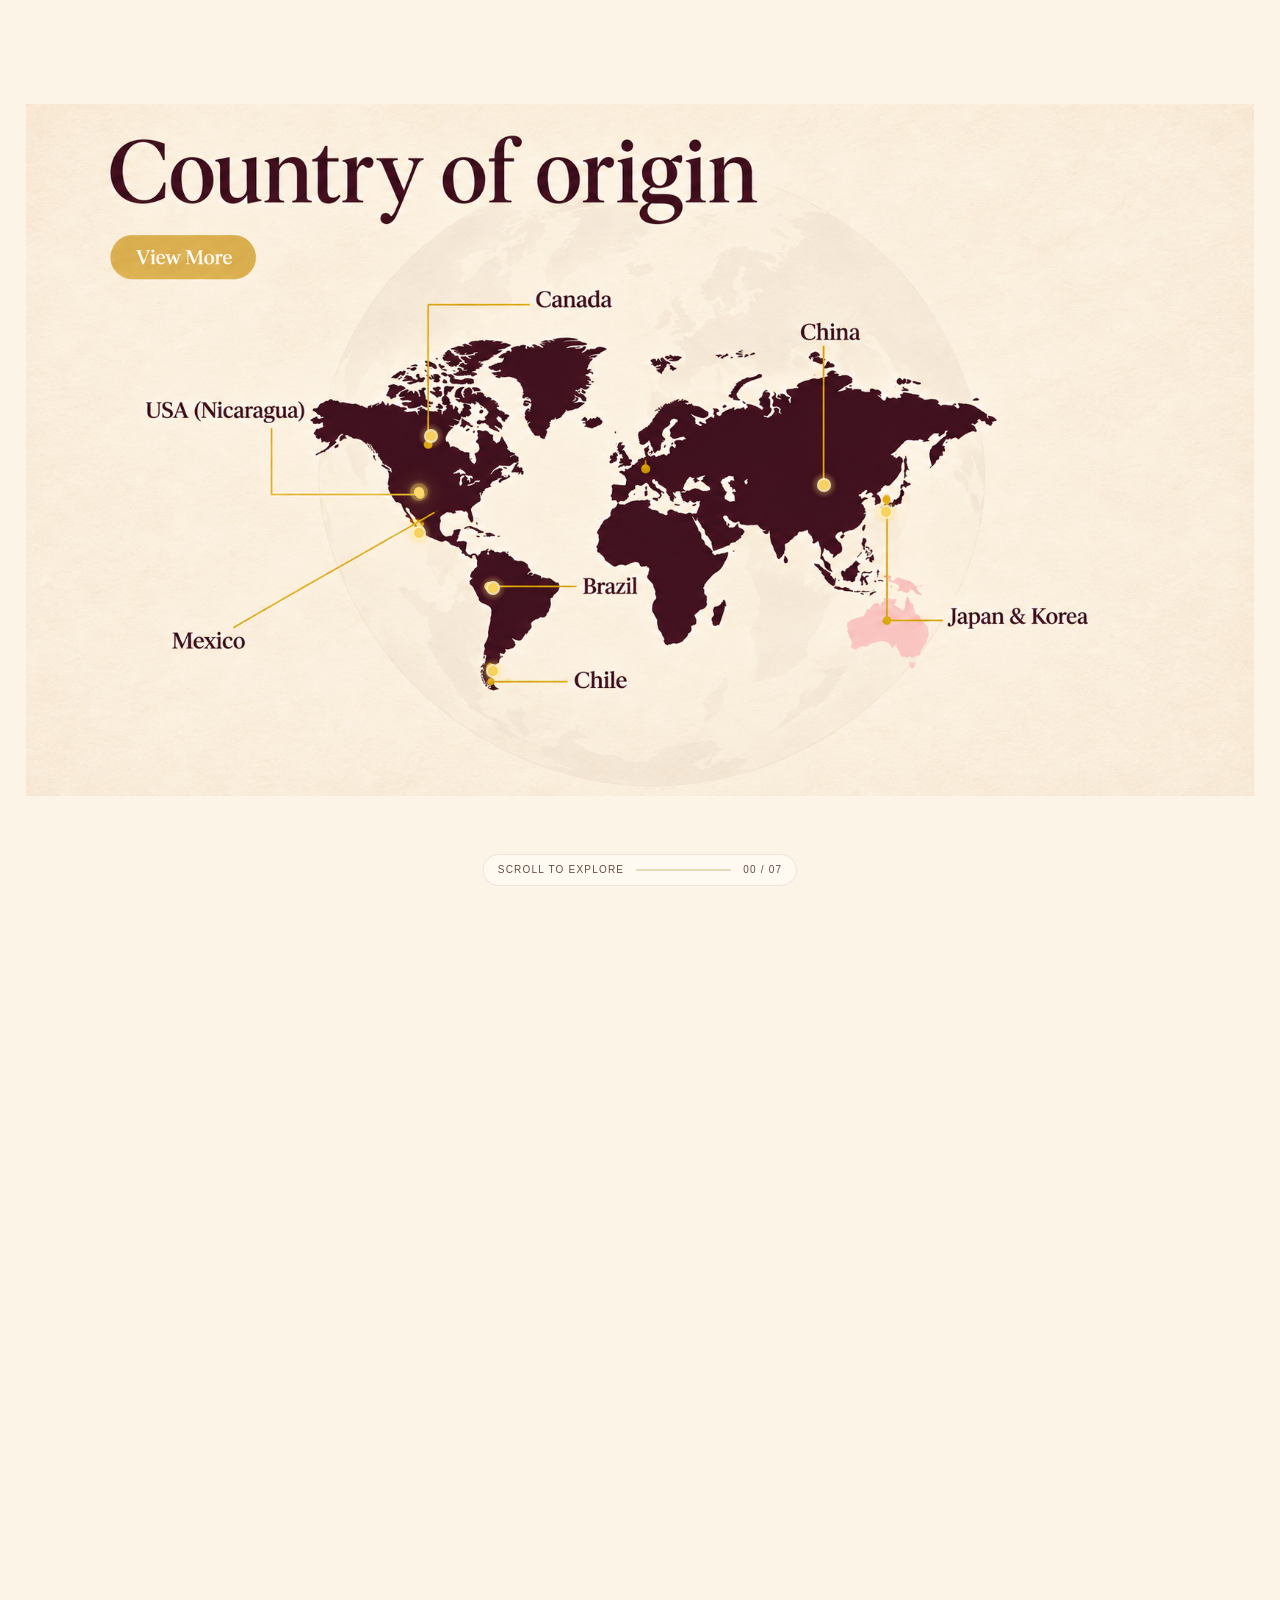
==== dessert-map/index.html @ 887f3439 "Add interactive dessert world map" ====
<!doctype html>
<html lang="ko">
  <head>
    <meta charset="UTF-8" />
    <meta name="viewport" content="width=device-width, initial-scale=1.0" />
    <title>Dessert Lab | Country of Origin</title>
    <link rel="stylesheet" href="css/style.css" />
    <script src="js/script.js" defer></script>
  </head>
  <body>
    <main>
      <section class="origin-scroll" id="origin" aria-label="세계의 대표 디저트 여행">
        <div class="origin-sticky">
          <div class="origin-frame" id="originFrame">
            <!-- 제공된 세계지도 이미지를 그대로 사용합니다. -->
            <img
              class="origin-map"
              src="img/ChatGPT 이미지 2026년 11월 5일 오후 03_46_08-1.png"
              alt="Country of origin 세계지도"
            />

            <!-- 각 나라의 노란색 원형 핑은 JS에서 생성됩니다. -->
            <div class="origin-points" id="originPoints" aria-hidden="true"></div>

            <!-- 지도 밖으로 방사형으로 날아가는 대표 디저트 카드 -->
            <article class="dessert-card" id="dessertCard" aria-hidden="true">
              <img id="dessertPhoto" src="" alt="" />
              <div class="dessert-info">
                <span class="dessert-country" id="dessertCountry"></span>
                <strong class="dessert-name" id="dessertName"></strong>
              </div>
            </article>
          </div>

          <!-- 카드에는 숫자가 없고, 여기에서만 전체 진행도를 표시합니다. -->
          <div class="scroll-indicator" aria-hidden="true">
            <span>SCROLL TO EXPLORE</span>
            <div class="progress-track"><div class="progress-fill" id="progressFill"></div></div>
            <span id="progressText">00 / 07</span>
          </div>
        </div>
      </section>
    </main>
  </body>
</html>
---- dessert-map/css/style.css ----
/* ========== 기본 ========== */
* {
  box-sizing: border-box;
}
html {
  scroll-behavior: auto;
}
body {
  margin: 0;
  background: #fbf4e7;
  color: #351822;
  font-family: Georgia, "Times New Roman", serif;
}

/* ========== 세계지도 고정 스크롤 섹션 ========== */
.origin-scroll {
  height: 800vh; /* 사진 7장: 스크롤 길이를 줄이거나 늘리려면 여기 수정 */
  position: relative;
}
.origin-sticky {
  position: sticky;
  top: 0;
  display: flex;
  justify-content: center;
  align-items: center;
  width: 100%;
  height: 100vh;
  height: 100svh;
  overflow: hidden;
  background: #fbf4e7;
}
.origin-frame {
  position: relative;
  width: min(96vw, calc(88svh * 1.77586), 1440px);
  aspect-ratio: 1648 / 928;
  isolation: isolate;
}
.origin-map {
  display: block;
  width: 100%;
  height: 100%;
  object-fit: contain;
  user-select: none;
  -webkit-user-drag: none;
}
.origin-points {
  position: absolute;
  inset: 0;
  pointer-events: none;
}

/* ========== 국가 위치: 별/다이아몬드 없는 노란 원형 PING ========== */
.map-point {
  position: absolute;
  z-index: 1;
  width: 10px;
  height: 10px;
  transform: translate(-50%, -50%);
  border-radius: 50%;
  background: #f2c84b;
  box-shadow:
    0 0 0 2px rgba(255, 248, 221, 0.85),
    0 0 10px rgba(242, 200, 75, 0.5);
}
.map-point::before,
.map-point::after {
  content: "";
  position: absolute;
  left: 50%;
  top: 50%;
  border-radius: 50%;
  transform: translate(-50%, -50%);
  pointer-events: none;
}
.map-point::before {
  width: 26px;
  height: 26px;
  background: radial-gradient(circle, rgba(255, 225, 120, 0.48), transparent 70%);
  animation: softPulse 2s ease-in-out infinite;
  animation-delay: var(--delay, 0s);
}
.map-point::after {
  width: 10px;
  height: 10px;
  border: 2px solid rgba(242, 200, 75, 0.9);
  opacity: 0;
  animation: pingRing 2s ease-out infinite;
  animation-delay: var(--delay, 0s);
}
.map-point.active {
  z-index: 2;
  background: #ffd667;
  box-shadow:
    0 0 0 4px rgba(242, 200, 75, 0.32),
    0 0 22px rgba(255, 220, 102, 0.95);
}
@keyframes softPulse {
  0%,
  100% {
    opacity: 0.4;
    transform: translate(-50%, -50%) scale(0.8);
  }
  50% {
    opacity: 1;
    transform: translate(-50%, -50%) scale(1.25);
  }
}
@keyframes pingRing {
  0% {
    opacity: 0.9;
    transform: translate(-50%, -50%) scale(0.8);
  }
  70% {
    opacity: 0.18;
    transform: translate(-50%, -50%) scale(2.7);
  }
  100% {
    opacity: 0;
    transform: translate(-50%, -50%) scale(3.2);
  }
}

/* ========== 대표 디저트 카드 ========== */
.dessert-card {
  position: absolute;
  z-index: 5;
  left: 50%;
  top: 50%;
  width: clamp(130px, 6vw, 100px);
  padding: 9px;
  background: rgba(255, 250, 240, 0.97);
  border: 1px solid rgba(181, 140, 72, 0.48);
  border-radius: 16px;
  box-shadow: 0 16px 55px rgba(42, 22, 25, 0.22);
  opacity: 0;
  pointer-events: none;
  will-change: transform, opacity;
  transform: translate(-50%, -50%) scale(0.2);
}
.dessert-card > img {
  display: block;
  width: 100%;
  aspect-ratio: 4 / 3;
  object-fit: cover;
  border-radius: 10px;
  background: #f6ebd9;
}
.dessert-info {
  display: flex;
  flex-direction: column;
  gap: 6px;
  padding: 12px 9px 8px;
}
.dessert-country {
  color: #6f4d34; /* 국가명 가독성 강화 */
  font:
    700 11px/1.4 Arial,
    sans-serif;
  letter-spacing: 0.13em;
  text-transform: uppercase;
}
.dessert-name {
  font-size: clamp(17px, 1.4vw, 23px);
  font-weight: 500;
  line-height: 1.15;
  color: #3a2427;
}

/* ========== 지도 하단 진행 표시 ========== */
.scroll-indicator {
  position: absolute;
  z-index: 10;
  bottom: 14px;
  left: 50%;
  transform: translateX(-50%);
  display: flex;
  align-items: center;
  gap: 12px;
  padding: 10px 14px;
  border: 1px solid rgba(123, 87, 57, 0.12);
  border-radius: 999px;
  background: rgba(255, 251, 243, 0.86);
  color: #664c46;
  font:
    10px/1 Arial,
    sans-serif;
  letter-spacing: 0.12em;
  white-space: nowrap;
}
.progress-track {
  width: 95px;
  height: 2px;
  overflow: hidden;
  background: #e5d9bc;
}
.progress-fill {
  width: 0;
  height: 100%;
  background: #b8944b;
}

@media (max-width: 600px) {
  .origin-frame {
    width: 100vw;
  }
  .dessert-card {
    width: min(62vw, 240px);
    padding: 7px;
  }
  .dessert-info {
    padding: 8px 7px 7px;
  }
  .dessert-name {
    font-size: 17px;
  }
  .scroll-indicator {
    bottom: 22px;
  }
}
@media (prefers-reduced-motion: reduce) {
  .map-point::before,
  .map-point::after {
    animation: none;
  }
}
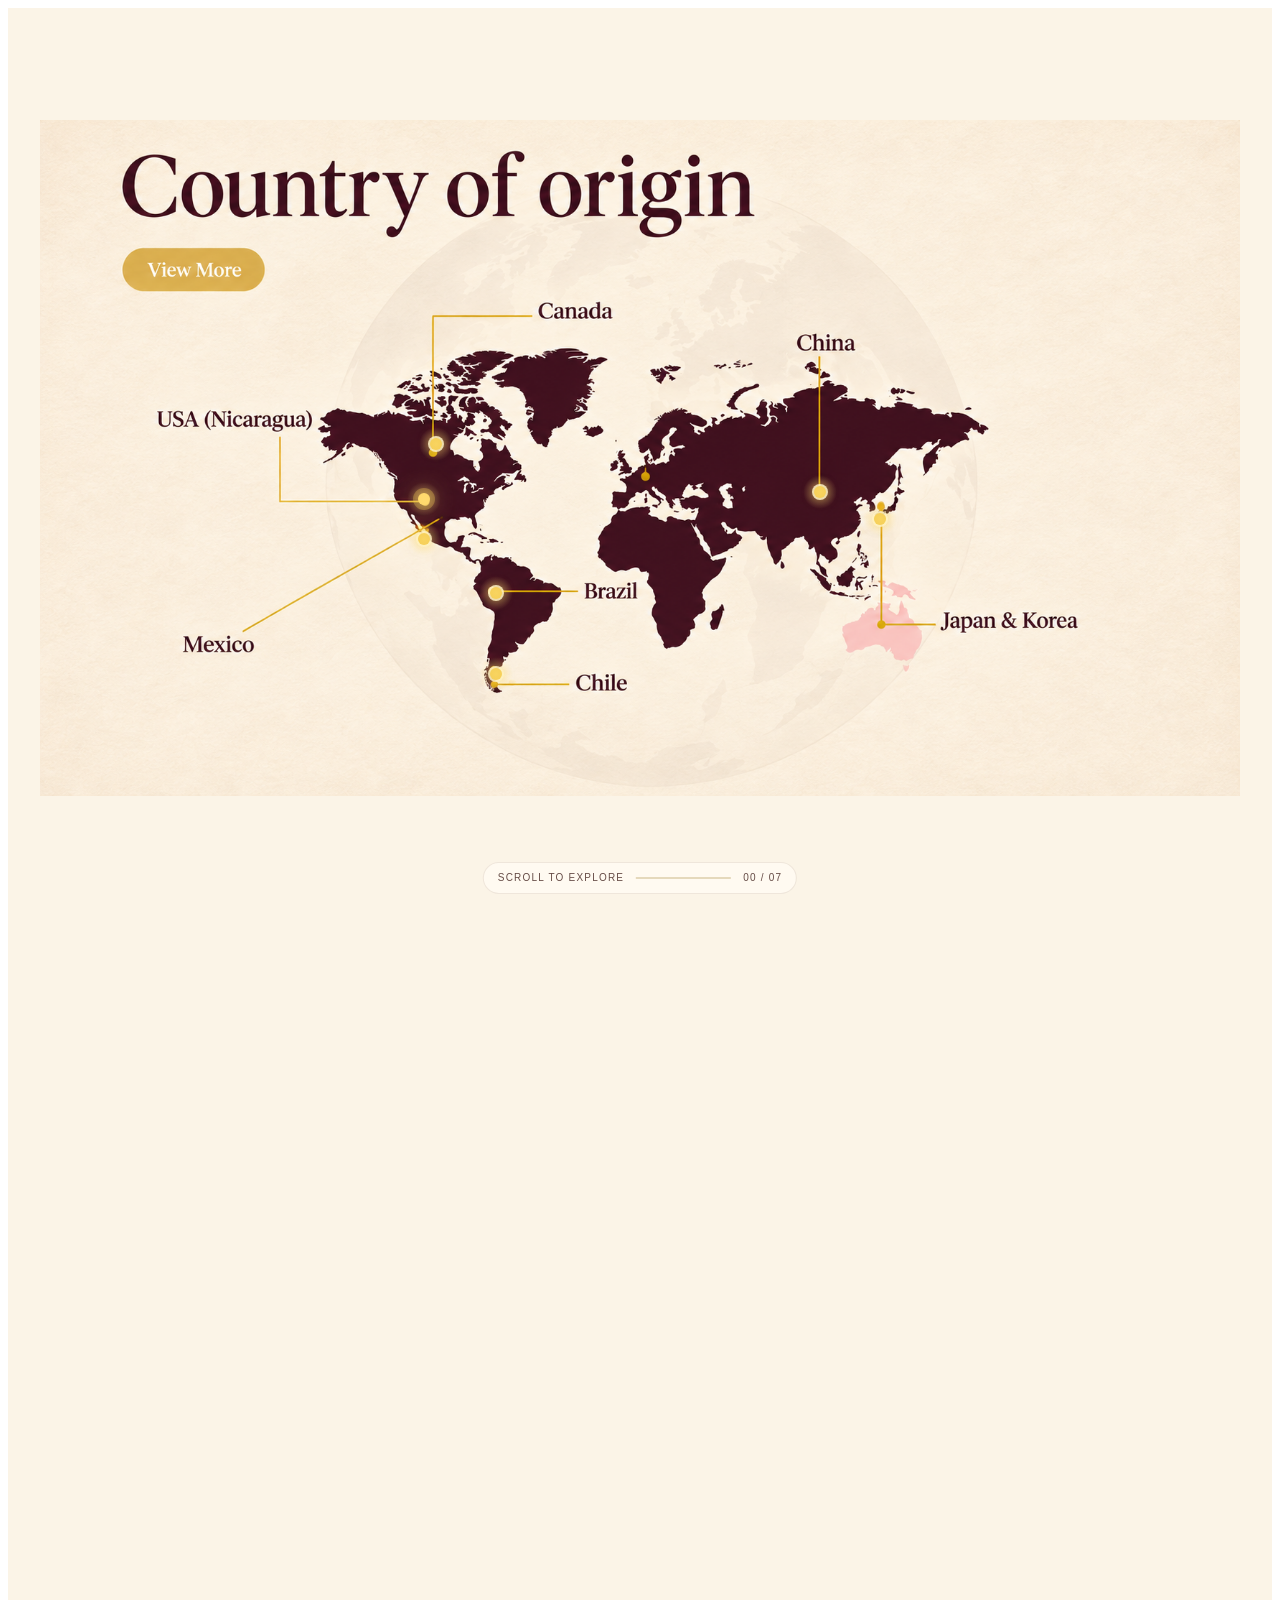
==== commit 46004f66: "디저트랩 #con01 레이아웃 중앙 정렬 수정" ====
--- a/dessert-map/index.html
+++ b/dessert-map/index.html
@@ -1,45 +1,45 @@
-<!doctype html>
-<html lang="ko">
-  <head>
-    <meta charset="UTF-8" />
-    <meta name="viewport" content="width=device-width, initial-scale=1.0" />
-    <title>Dessert Lab | Country of Origin</title>
-    <link rel="stylesheet" href="css/style.css" />
-    <script src="js/script.js" defer></script>
-  </head>
-  <body>
-    <main>
-      <section class="origin-scroll" id="origin" aria-label="세계의 대표 디저트 여행">
-        <div class="origin-sticky">
-          <div class="origin-frame" id="originFrame">
-            <!-- 제공된 세계지도 이미지를 그대로 사용합니다. -->
-            <img
-              class="origin-map"
-              src="img/ChatGPT 이미지 2026년 11월 5일 오후 03_46_08-1.png"
-              alt="Country of origin 세계지도"
-            />
-
-            <!-- 각 나라의 노란색 원형 핑은 JS에서 생성됩니다. -->
-            <div class="origin-points" id="originPoints" aria-hidden="true"></div>
-
-            <!-- 지도 밖으로 방사형으로 날아가는 대표 디저트 카드 -->
-            <article class="dessert-card" id="dessertCard" aria-hidden="true">
-              <img id="dessertPhoto" src="" alt="" />
-              <div class="dessert-info">
-                <span class="dessert-country" id="dessertCountry"></span>
-                <strong class="dessert-name" id="dessertName"></strong>
-              </div>
-            </article>
-          </div>
-
-          <!-- 카드에는 숫자가 없고, 여기에서만 전체 진행도를 표시합니다. -->
-          <div class="scroll-indicator" aria-hidden="true">
-            <span>SCROLL TO EXPLORE</span>
-            <div class="progress-track"><div class="progress-fill" id="progressFill"></div></div>
-            <span id="progressText">00 / 07</span>
-          </div>
-        </div>
-      </section>
-    </main>
-  </body>
-</html>
+<!doctype html>
+<html lang="ko">
+  <head>
+    <meta charset="UTF-8" />
+    <meta name="viewport" content="width=device-width, initial-scale=1.0" />
+    <title>Dessert Lab | Country of Origin</title>
+    <link rel="stylesheet" href="css/style.css" />
+    <script src="js/script.js" defer></script>
+  </head>
+  <body>
+    <main>
+      <section class="origin-scroll" id="origin" aria-label="세계의 대표 디저트 여행">
+        <div class="origin-sticky">
+          <div class="origin-frame" id="originFrame">
+            <!-- 제공된 세계지도 이미지를 그대로 사용합니다. -->
+            <img
+              class="origin-map"
+              src="img/ChatGPT 이미지 2026년 11월 5일 오후 03_46_08-1.png"
+              alt="Country of origin 세계지도"
+            />
+
+            <!-- 각 나라의 노란색 원형 핑은 JS에서 생성됩니다. -->
+            <div class="origin-points" id="originPoints" aria-hidden="true"></div>
+
+            <!-- 지도 밖으로 방사형으로 날아가는 대표 디저트 카드 -->
+            <article class="dessert-card" id="dessertCard" aria-hidden="true">
+              <img id="dessertPhoto" src="" alt="" />
+              <div class="dessert-info">
+                <span class="dessert-country" id="dessertCountry"></span>
+                <strong class="dessert-name" id="dessertName"></strong>
+              </div>
+            </article>
+          </div>
+
+          <!-- 카드에는 숫자가 없고, 여기에서만 전체 진행도를 표시합니다. -->
+          <div class="scroll-indicator" aria-hidden="true">
+            <span>SCROLL TO EXPLORE</span>
+            <div class="progress-track"><div class="progress-fill" id="progressFill"></div></div>
+            <span id="progressText">00 / 07</span>
+          </div>
+        </div>
+      </section>
+    </main>
+  </body>
+</html>
--- a/dessert-map/css/style.css
+++ b/dessert-map/css/style.css
@@ -1,225 +1,463 @@
-/* ========== 기본 ========== */
-* {
-  box-sizing: border-box;
-}
-html {
-  scroll-behavior: auto;
-}
-body {
-  margin: 0;
-  background: #fbf4e7;
-  color: #351822;
-  font-family: Georgia, "Times New Roman", serif;
-}
-
-/* ========== 세계지도 고정 스크롤 섹션 ========== */
-.origin-scroll {
-  height: 800vh; /* 사진 7장: 스크롤 길이를 줄이거나 늘리려면 여기 수정 */
-  position: relative;
-}
-.origin-sticky {
-  position: sticky;
-  top: 0;
-  display: flex;
-  justify-content: center;
-  align-items: center;
-  width: 100%;
-  height: 100vh;
-  height: 100svh;
-  overflow: hidden;
-  background: #fbf4e7;
-}
-.origin-frame {
-  position: relative;
-  width: min(96vw, calc(88svh * 1.77586), 1440px);
-  aspect-ratio: 1648 / 928;
-  isolation: isolate;
-}
-.origin-map {
-  display: block;
-  width: 100%;
-  height: 100%;
-  object-fit: contain;
-  user-select: none;
-  -webkit-user-drag: none;
-}
-.origin-points {
-  position: absolute;
-  inset: 0;
-  pointer-events: none;
-}
-
-/* ========== 국가 위치: 별/다이아몬드 없는 노란 원형 PING ========== */
-.map-point {
-  position: absolute;
-  z-index: 1;
-  width: 10px;
-  height: 10px;
-  transform: translate(-50%, -50%);
-  border-radius: 50%;
-  background: #f2c84b;
-  box-shadow:
-    0 0 0 2px rgba(255, 248, 221, 0.85),
-    0 0 10px rgba(242, 200, 75, 0.5);
-}
-.map-point::before,
-.map-point::after {
-  content: "";
-  position: absolute;
-  left: 50%;
-  top: 50%;
-  border-radius: 50%;
-  transform: translate(-50%, -50%);
-  pointer-events: none;
-}
-.map-point::before {
-  width: 26px;
-  height: 26px;
-  background: radial-gradient(circle, rgba(255, 225, 120, 0.48), transparent 70%);
-  animation: softPulse 2s ease-in-out infinite;
-  animation-delay: var(--delay, 0s);
-}
-.map-point::after {
-  width: 10px;
-  height: 10px;
-  border: 2px solid rgba(242, 200, 75, 0.9);
-  opacity: 0;
-  animation: pingRing 2s ease-out infinite;
-  animation-delay: var(--delay, 0s);
-}
-.map-point.active {
-  z-index: 2;
-  background: #ffd667;
-  box-shadow:
-    0 0 0 4px rgba(242, 200, 75, 0.32),
-    0 0 22px rgba(255, 220, 102, 0.95);
-}
-@keyframes softPulse {
-  0%,
-  100% {
-    opacity: 0.4;
-    transform: translate(-50%, -50%) scale(0.8);
-  }
-  50% {
-    opacity: 1;
-    transform: translate(-50%, -50%) scale(1.25);
-  }
-}
-@keyframes pingRing {
-  0% {
-    opacity: 0.9;
-    transform: translate(-50%, -50%) scale(0.8);
-  }
-  70% {
-    opacity: 0.18;
-    transform: translate(-50%, -50%) scale(2.7);
-  }
-  100% {
-    opacity: 0;
-    transform: translate(-50%, -50%) scale(3.2);
-  }
-}
-
-/* ========== 대표 디저트 카드 ========== */
-.dessert-card {
-  position: absolute;
-  z-index: 5;
-  left: 50%;
-  top: 50%;
-  width: clamp(130px, 6vw, 100px);
-  padding: 9px;
-  background: rgba(255, 250, 240, 0.97);
-  border: 1px solid rgba(181, 140, 72, 0.48);
-  border-radius: 16px;
-  box-shadow: 0 16px 55px rgba(42, 22, 25, 0.22);
-  opacity: 0;
-  pointer-events: none;
-  will-change: transform, opacity;
-  transform: translate(-50%, -50%) scale(0.2);
-}
-.dessert-card > img {
-  display: block;
-  width: 100%;
-  aspect-ratio: 4 / 3;
-  object-fit: cover;
-  border-radius: 10px;
-  background: #f6ebd9;
-}
-.dessert-info {
-  display: flex;
-  flex-direction: column;
-  gap: 6px;
-  padding: 12px 9px 8px;
-}
-.dessert-country {
-  color: #6f4d34; /* 국가명 가독성 강화 */
-  font:
-    700 11px/1.4 Arial,
-    sans-serif;
-  letter-spacing: 0.13em;
-  text-transform: uppercase;
-}
-.dessert-name {
-  font-size: clamp(17px, 1.4vw, 23px);
-  font-weight: 500;
-  line-height: 1.15;
-  color: #3a2427;
-}
-
-/* ========== 지도 하단 진행 표시 ========== */
-.scroll-indicator {
-  position: absolute;
-  z-index: 10;
-  bottom: 14px;
-  left: 50%;
-  transform: translateX(-50%);
-  display: flex;
-  align-items: center;
-  gap: 12px;
-  padding: 10px 14px;
-  border: 1px solid rgba(123, 87, 57, 0.12);
-  border-radius: 999px;
-  background: rgba(255, 251, 243, 0.86);
-  color: #664c46;
-  font:
-    10px/1 Arial,
-    sans-serif;
-  letter-spacing: 0.12em;
-  white-space: nowrap;
-}
-.progress-track {
-  width: 95px;
-  height: 2px;
-  overflow: hidden;
-  background: #e5d9bc;
-}
-.progress-fill {
-  width: 0;
-  height: 100%;
-  background: #b8944b;
-}
-
-@media (max-width: 600px) {
-  .origin-frame {
-    width: 100vw;
-  }
-  .dessert-card {
-    width: min(62vw, 240px);
-    padding: 7px;
-  }
-  .dessert-info {
-    padding: 8px 7px 7px;
-  }
-  .dessert-name {
-    font-size: 17px;
-  }
-  .scroll-indicator {
-    bottom: 22px;
-  }
-}
-@media (prefers-reduced-motion: reduce) {
-  .map-point::before,
-  .map-point::after {
-    animation: none;
-  }
-}
+/* =========================================
+   01. 기본 설정
+========================================= */
+
+/* 독립 페이지에만 적용 */
+body.origin-demo {
+  margin: 0;
+  background: #fbf4e7;
+  color: #351822;
+  font-family: Georgia, "Times New Roman", serif;
+}
+
+/* 지도 영역 내부에만 적용 */
+.origin-scroll,
+.origin-scroll * {
+  box-sizing: border-box;
+}
+
+/* =========================================
+   02. 지도 스크롤 구간
+========================================= */
+
+.origin-scroll {
+  position: relative;
+  height: 800vh;
+  background: #fbf4e7;
+  color: #351822;
+  font-family: Georgia, "Times New Roman", serif;
+}
+
+.origin-sticky {
+  position: sticky;
+  top: 0;
+
+  display: flex;
+  justify-content: center;
+  align-items: center;
+
+  width: 100%;
+  height: 100vh;
+  height: 100svh;
+
+  overflow: hidden;
+  background: #fbf4e7;
+}
+
+/* =========================================
+   03. 세계지도 프레임
+========================================= */
+
+.origin-frame {
+  position: relative;
+
+  width: min(96vw, 156.28svh, 1200px);
+  max-width: 100%;
+
+  aspect-ratio: 1648 / 928;
+  flex: 0 0 auto;
+
+  background: transparent;
+  isolation: isolate;
+}
+
+.origin-map {
+  display: block;
+  width: 100%;
+  height: 100%;
+
+  object-fit: contain;
+
+  filter: none;
+  mix-blend-mode: normal;
+  opacity: 1;
+
+  user-select: none;
+  -webkit-user-drag: none;
+}
+
+.origin-points {
+  position: absolute;
+  inset: 0;
+  pointer-events: none;
+}
+
+/* =========================================
+   04. View More
+========================================= */
+
+.origin-view-more {
+  position: absolute;
+  z-index: 8;
+
+  /* 원본 지도 속 버튼 위치 */
+  left: 6.8%;
+  top: 18.8%;
+
+  width: 11.8%;
+  height: 6.4%;
+
+  display: flex;
+  justify-content: center;
+  align-items: center;
+
+  border-radius: 999px;
+  background: transparent;
+
+  text-decoration: none;
+  cursor: pointer;
+
+  transition: background-color 0.25s ease;
+}
+
+.origin-view-more span {
+  opacity: 0;
+
+  color: #ffffff;
+  font-family: Georgia, "Times New Roman", serif;
+  font-size: clamp(8px, 1.25vw, 18px);
+  font-weight: 600;
+
+  white-space: nowrap;
+
+  transition: opacity 0.25s ease;
+}
+
+.origin-view-more:hover,
+.origin-view-more:focus-visible {
+  background: #97a081;
+}
+
+.origin-view-more:hover span,
+.origin-view-more:focus-visible span {
+  opacity: 1;
+}
+
+/* =========================================
+   05. 국가별 노란색 핑
+========================================= */
+
+.map-point {
+  position: absolute;
+  z-index: 1;
+
+  width: 12px;
+  height: 12px;
+
+  transform: translate(-50%, -50%);
+  border-radius: 50%;
+
+  background: #f2c84b;
+
+  box-shadow:
+    0 0 0 2px rgba(255, 248, 221, 0.85),
+    0 0 12px rgba(242, 200, 75, 0.5);
+}
+
+.map-point::before,
+.map-point::after {
+  content: "";
+
+  position: absolute;
+  left: 50%;
+  top: 50%;
+
+  transform: translate(-50%, -50%);
+  border-radius: 50%;
+
+  pointer-events: none;
+}
+
+.map-point::before {
+  width: 34px;
+  height: 34px;
+
+  background: radial-gradient(circle, rgba(255, 225, 120, 0.48), transparent 70%);
+
+  animation: softPulse 2s ease-in-out infinite;
+  animation-delay: var(--delay, 0s);
+}
+
+.map-point::after {
+  width: 14px;
+  height: 14px;
+
+  border: 2px solid rgba(242, 200, 75, 0.9);
+  opacity: 0;
+
+  animation: pingRing 2s ease-out infinite;
+  animation-delay: var(--delay, 0s);
+}
+
+.map-point.active {
+  z-index: 2;
+
+  background: #ffd667;
+
+  box-shadow:
+    0 0 0 5px rgba(242, 200, 75, 0.32),
+    0 0 25px rgba(255, 220, 102, 0.95);
+}
+
+@keyframes softPulse {
+  0%,
+  100% {
+    opacity: 0.4;
+    transform: translate(-50%, -50%) scale(0.8);
+  }
+
+  50% {
+    opacity: 1;
+    transform: translate(-50%, -50%) scale(1.25);
+  }
+}
+
+@keyframes pingRing {
+  0% {
+    opacity: 0.9;
+    transform: translate(-50%, -50%) scale(0.8);
+  }
+
+  70% {
+    opacity: 0.18;
+    transform: translate(-50%, -50%) scale(2.7);
+  }
+
+  100% {
+    opacity: 0;
+    transform: translate(-50%, -50%) scale(3.2);
+  }
+}
+
+/* =========================================
+   06. 디저트 카드
+========================================= */
+
+.dessert-card {
+  position: absolute;
+  z-index: 5;
+
+  left: 50%;
+  top: 50%;
+
+  width: 130px;
+  padding: 9px;
+
+  background: rgba(255, 250, 240, 0.97);
+
+  border: 1px solid rgba(181, 140, 72, 0.48);
+  border-radius: 16px;
+
+  box-shadow: 0 16px 55px rgba(42, 22, 25, 0.22);
+
+  opacity: 0;
+  pointer-events: none;
+
+  will-change: transform, opacity;
+
+  transform: translate(-50%, -50%) scale(0.2);
+}
+
+.dessert-card > img {
+  display: block;
+
+  width: 100%;
+  height: auto;
+
+  aspect-ratio: 4 / 3;
+  object-fit: cover;
+
+  border-radius: 10px;
+  background: #f6ebd9;
+}
+
+.dessert-info {
+  display: flex;
+  flex-direction: column;
+
+  gap: 6px;
+  padding: 12px 9px 8px;
+}
+
+.dessert-country {
+  color: #6f4d34;
+
+  font:
+    700 11px/1.4 Arial,
+    sans-serif;
+
+  letter-spacing: 0.13em;
+  text-transform: uppercase;
+
+  overflow-wrap: anywhere;
+}
+
+.dessert-name {
+  font-size: clamp(17px, 1.4vw, 23px);
+  font-weight: 500;
+  line-height: 1.15;
+
+  color: #3a2427;
+
+  overflow-wrap: anywhere;
+}
+
+/* =========================================
+   07. 하단 스크롤 진행 표시
+========================================= */
+
+.scroll-indicator {
+  position: absolute;
+  z-index: 10;
+
+  bottom: 14px;
+  left: 50%;
+
+  transform: translateX(-50%);
+
+  display: flex;
+  align-items: center;
+
+  gap: 12px;
+  padding: 10px 14px;
+
+  border: 1px solid rgba(123, 87, 57, 0.12);
+  border-radius: 999px;
+
+  background: rgba(255, 251, 243, 0.86);
+  color: #664c46;
+
+  font:
+    10px/1 Arial,
+    sans-serif;
+  letter-spacing: 0.12em;
+
+  white-space: nowrap;
+}
+
+.progress-track {
+  width: 95px;
+  height: 2px;
+
+  overflow: hidden;
+  background: #e5d9bc;
+}
+
+.progress-fill {
+  width: 0;
+  height: 100%;
+
+  background: #b8944b;
+}
+
+/* =========================================
+   08. 태블릿 반응형
+========================================= */
+
+@media (max-width: 800px) {
+  .dessert-card {
+    width: clamp(85px, 17vw, 120px);
+    padding: 7px;
+    border-radius: 12px;
+  }
+
+  .dessert-card > img {
+    border-radius: 7px;
+  }
+
+  .dessert-info {
+    gap: 4px;
+    padding: 8px 5px 5px;
+  }
+
+  .dessert-country {
+    font-size: 9px;
+    letter-spacing: 0.08em;
+  }
+
+  .dessert-name {
+    font-size: 14px;
+  }
+}
+
+/* =========================================
+   09. 모바일 반응형
+========================================= */
+
+@media (max-width: 600px) {
+  .origin-frame {
+    width: 100vw;
+  }
+
+  /* 카드 전체를 화면 크기에 맞게 축소 */
+  .dessert-card {
+    width: clamp(68px, 19vw, 98px);
+    padding: 5px;
+    border-radius: 10px;
+  }
+
+  /* 카드가 작아지면 사진도 같이 축소 */
+  .dessert-card > img {
+    width: 100%;
+    aspect-ratio: 4 / 3;
+    object-fit: cover;
+    border-radius: 6px;
+  }
+
+  .dessert-info {
+    gap: 3px;
+    padding: 6px 3px 4px;
+  }
+
+  .dessert-country {
+    font-size: clamp(8px, 1.8vw, 10px);
+    letter-spacing: 0.03em;
+  }
+
+  .dessert-name {
+    font-size: clamp(11px, 2.3vw, 14px);
+    line-height: 1.12;
+  }
+
+  /* 모바일 핑 크기 보정 */
+  .map-point {
+    width: 8px;
+    height: 8px;
+  }
+
+  .map-point::before {
+    width: 24px;
+    height: 24px;
+  }
+
+  .map-point::after {
+    width: 10px;
+    height: 10px;
+  }
+
+  .scroll-indicator {
+    bottom: 22px;
+    gap: 7px;
+    padding: 8px 10px;
+    font-size: 8px;
+  }
+
+  .progress-track {
+    width: 55px;
+  }
+
+  .origin-view-more span {
+    font-size: 8px;
+  }
+}
+
+/* =========================================
+   10. 애니메이션 접근성
+========================================= */
+
+@media (prefers-reduced-motion: reduce) {
+  .map-point::before,
+  .map-point::after {
+    animation: none;
+  }
+}
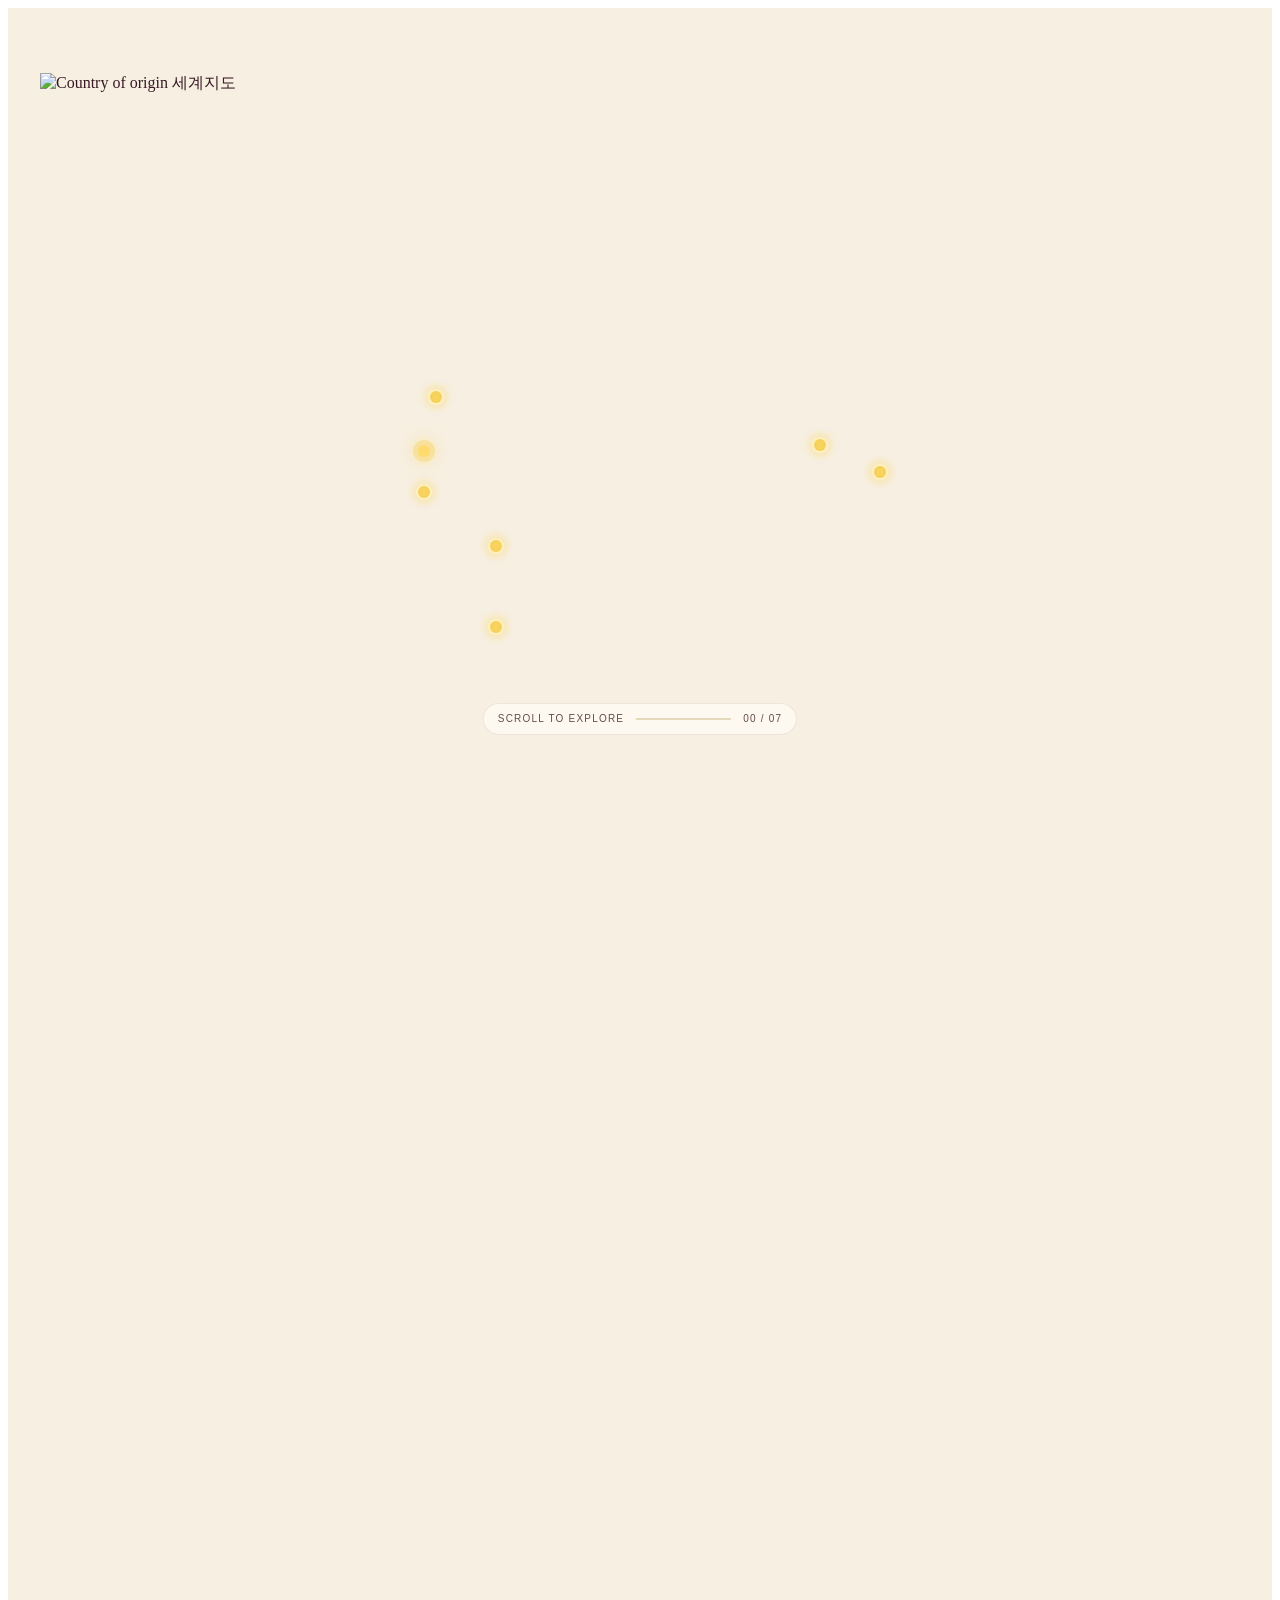
==== commit e4d1b834: "Update con04 standalone map and remove legacy CSS" ====
--- a/dessert-map/index.html
+++ b/dessert-map/index.html
@@ -4,38 +4,52 @@
     <meta charset="UTF-8" />
     <meta name="viewport" content="width=device-width, initial-scale=1.0" />
     <title>Dessert Lab | Country of Origin</title>
-    <link rel="stylesheet" href="css/style.css" />
+
+    <link rel="stylesheet" href="css/origin-map.css" />
     <script src="js/script.js" defer></script>
   </head>
-  <body>
+
+  <body class="origin-demo">
     <main>
       <section class="origin-scroll" id="origin" aria-label="세계의 대표 디저트 여행">
         <div class="origin-sticky">
           <div class="origin-frame" id="originFrame">
-            <!-- 제공된 세계지도 이미지를 그대로 사용합니다. -->
+            <!-- 세계지도 원본 이미지 -->
             <img
+              id="originMap"
               class="origin-map"
               src="img/ChatGPT 이미지 2026년 11월 5일 오후 03_46_08-1.png"
               alt="Country of origin 세계지도"
             />
 
-            <!-- 각 나라의 노란색 원형 핑은 JS에서 생성됩니다. -->
+            <!-- View More 호버 -->
+            <a href="subpage.html" class="origin-view-more" aria-label="세계 디저트 자세히 보기">
+              <span>View More</span>
+            </a>
+
+            <!-- 국가별 핑 -->
             <div class="origin-points" id="originPoints" aria-hidden="true"></div>
 
-            <!-- 지도 밖으로 방사형으로 날아가는 대표 디저트 카드 -->
+            <!-- 디저트 카드 -->
             <article class="dessert-card" id="dessertCard" aria-hidden="true">
               <img id="dessertPhoto" src="" alt="" />
+
               <div class="dessert-info">
                 <span class="dessert-country" id="dessertCountry"></span>
+
                 <strong class="dessert-name" id="dessertName"></strong>
               </div>
             </article>
           </div>
 
-          <!-- 카드에는 숫자가 없고, 여기에서만 전체 진행도를 표시합니다. -->
+          <!-- 스크롤 진행 표시 -->
           <div class="scroll-indicator" aria-hidden="true">
             <span>SCROLL TO EXPLORE</span>
-            <div class="progress-track"><div class="progress-fill" id="progressFill"></div></div>
+
+            <div class="progress-track">
+              <div class="progress-fill" id="progressFill"></div>
+            </div>
+
             <span id="progressText">00 / 07</span>
           </div>
         </div>
--- a/dessert-map/css/origin-map.css
+++ b/dessert-map/css/origin-map.css
@@ -0,0 +1,458 @@
+/* =========================================
+   CON04 ONLY - WORLD DESSERT MAP
+   절대 팀 공용 헤더/푸터/비주얼에 간섭하지 않음
+   모든 스타일은 #origin 내부로 한정
+========================================= */
+
+#origin {
+  --origin-map-paper: #f7efe2;
+
+  /* View More 호버 영역 미세 보정값 */
+  --vm-left: 6.55%;
+  --vm-top: 18.55%;
+  --vm-width: 11.45%;
+  --vm-height: 6.15%;
+}
+
+/* =========================================
+   01. 기본 설정
+========================================= */
+
+#origin,
+#origin * {
+  box-sizing: border-box;
+}
+
+#origin.origin-scroll {
+  position: relative;
+  height: 450vh;
+  margin: 0;
+  padding: 0;
+  background: var(--origin-map-paper);
+  color: #351822;
+  font-family: Georgia, "Times New Roman", serif;
+}
+
+/* =========================================
+   02. sticky 구간
+========================================= */
+
+#origin .origin-sticky {
+  position: sticky;
+  top: 73px;
+
+  display: flex;
+  justify-content: center;
+  align-items: flex-start;
+
+  width: 100%;
+  margin: 0;
+  padding: 0;
+
+  overflow: hidden;
+  background: var(--origin-map-paper);
+}
+
+/* =========================================
+   03. 세계지도 프레임
+========================================= */
+
+#origin .origin-frame {
+  position: relative;
+  width: min(96vw, 156.28svh, 1200px);
+  max-width: 100%;
+  aspect-ratio: 1648 / 928;
+  flex: 0 0 auto;
+  background: transparent;
+  isolation: isolate;
+}
+
+#origin .origin-map {
+  display: block;
+  width: 100%;
+  height: 100%;
+  object-fit: contain;
+  user-select: none;
+  -webkit-user-drag: none;
+  pointer-events: none;
+}
+
+#origin .origin-points {
+  position: absolute;
+  inset: 0;
+  pointer-events: none;
+}
+
+/* =========================================
+   04. View More hover
+   이미지 안 버튼 위치와 최대한 맞춤
+========================================= */
+
+#origin .origin-view-more {
+  position: absolute;
+  z-index: 30;
+
+  left: var(--vm-left);
+  top: var(--vm-top);
+  width: var(--vm-width);
+  height: var(--vm-height);
+
+  display: flex;
+  align-items: center;
+  justify-content: center;
+
+  border-radius: 999px;
+  text-decoration: none;
+  background: transparent;
+  overflow: hidden;
+  cursor: pointer;
+
+  transition: background-color 0.22s ease;
+}
+
+#origin .origin-view-more span {
+  opacity: 0;
+  color: #ffffff;
+  font-family: Georgia, "Times New Roman", serif;
+  font-size: clamp(8px, 1.25vw, 18px);
+  font-weight: 600;
+  line-height: 1;
+  white-space: nowrap;
+  transition: opacity 0.22s ease;
+}
+
+#origin .origin-view-more:hover,
+#origin .origin-view-more:focus-visible {
+  background: #97a081;
+}
+
+#origin .origin-view-more:hover span,
+#origin .origin-view-more:focus-visible span {
+  opacity: 1;
+}
+
+/* =========================================
+   05. 국가별 노란 핑
+========================================= */
+
+#origin .map-point {
+  position: absolute;
+  z-index: 1;
+  width: 12px;
+  height: 12px;
+  transform: translate(-50%, -50%);
+  border-radius: 50%;
+  background: #f2c84b;
+  box-shadow:
+    0 0 0 2px rgba(255, 248, 221, 0.85),
+    0 0 12px rgba(242, 200, 75, 0.5);
+}
+
+#origin .map-point::before,
+#origin .map-point::after {
+  content: "";
+  position: absolute;
+  left: 50%;
+  top: 50%;
+  transform: translate(-50%, -50%);
+  border-radius: 50%;
+  pointer-events: none;
+}
+
+#origin .map-point::before {
+  width: 34px;
+  height: 34px;
+  background: radial-gradient(circle, rgba(255, 225, 120, 0.48), transparent 70%);
+  animation: originSoftPulse 2s ease-in-out infinite;
+  animation-delay: var(--delay, 0s);
+}
+
+#origin .map-point::after {
+  width: 14px;
+  height: 14px;
+  border: 2px solid rgba(242, 200, 75, 0.9);
+  opacity: 0;
+  animation: originPingRing 2s ease-out infinite;
+  animation-delay: var(--delay, 0s);
+}
+
+#origin .map-point.active {
+  z-index: 2;
+  background: #ffd667;
+  box-shadow:
+    0 0 0 5px rgba(242, 200, 75, 0.32),
+    0 0 25px rgba(255, 220, 102, 0.95);
+}
+
+@keyframes originSoftPulse {
+  0%,
+  100% {
+    opacity: 0.4;
+    transform: translate(-50%, -50%) scale(0.8);
+  }
+  50% {
+    opacity: 1;
+    transform: translate(-50%, -50%) scale(1.25);
+  }
+}
+
+@keyframes originPingRing {
+  0% {
+    opacity: 0.9;
+    transform: translate(-50%, -50%) scale(0.8);
+  }
+  70% {
+    opacity: 0.18;
+    transform: translate(-50%, -50%) scale(2.7);
+  }
+  100% {
+    opacity: 0;
+    transform: translate(-50%, -50%) scale(3.2);
+  }
+}
+
+/* =========================================
+   06. 디저트 카드
+========================================= */
+
+#origin .dessert-card {
+  position: absolute;
+  z-index: 5;
+
+  left: 50%;
+  top: 50%;
+
+  width: 130px;
+  padding: 9px;
+
+  background: rgba(255, 250, 240, 0.97);
+  border: 1px solid rgba(181, 140, 72, 0.48);
+  border-radius: 16px;
+  box-shadow: 0 16px 55px rgba(42, 22, 25, 0.22);
+
+  opacity: 0;
+  pointer-events: none;
+  will-change: transform, opacity;
+  transform: translate(-50%, -50%) scale(0.2);
+}
+
+#origin .dessert-card > img {
+  display: block;
+  width: 100%;
+  height: auto;
+  aspect-ratio: 4 / 3;
+  object-fit: cover;
+  border-radius: 10px;
+  background: #f6ebd9;
+}
+
+#origin .dessert-info {
+  display: flex;
+  flex-direction: column;
+  gap: 6px;
+  padding: 12px 9px 8px;
+}
+
+#origin .dessert-country {
+  color: #6f4d34;
+  font:
+    700 11px/1.4 Arial,
+    sans-serif;
+  letter-spacing: 0.13em;
+  text-transform: uppercase;
+  overflow-wrap: anywhere;
+}
+
+#origin .dessert-name {
+  font-size: clamp(17px, 1.4vw, 23px);
+  font-weight: 500;
+  line-height: 1.15;
+  color: #3a2427;
+  overflow-wrap: anywhere;
+}
+
+/* =========================================
+   07. 하단 스크롤 진행 표시
+========================================= */
+
+#origin .scroll-indicator {
+  position: absolute;
+  z-index: 10;
+
+  bottom: 14px;
+  left: 50%;
+  transform: translateX(-50%);
+
+  display: flex;
+  align-items: center;
+  gap: 12px;
+  padding: 10px 14px;
+
+  border: 1px solid rgba(123, 87, 57, 0.12);
+  border-radius: 999px;
+
+  background: rgba(255, 251, 243, 0.86);
+  color: #664c46;
+  font:
+    10px/1 Arial,
+    sans-serif;
+  letter-spacing: 0.12em;
+  white-space: nowrap;
+}
+
+#origin .progress-track {
+  width: 95px;
+  height: 2px;
+  overflow: hidden;
+  background: #e5d9bc;
+}
+
+#origin .progress-fill {
+  width: 0;
+  height: 100%;
+  background: #b8944b;
+}
+
+/* =========================================
+   08. 태블릿
+========================================= */
+
+@media (max-width: 800px) {
+  #origin .dessert-card {
+    width: clamp(85px, 17vw, 120px);
+    padding: 7px;
+    border-radius: 12px;
+  }
+
+  #origin .dessert-card > img {
+    border-radius: 7px;
+  }
+
+  #origin .dessert-info {
+    gap: 4px;
+    padding: 8px 5px 5px;
+  }
+
+  #origin .dessert-country {
+    font-size: 9px;
+    letter-spacing: 0.08em;
+  }
+
+  #origin .dessert-name {
+    font-size: 14px;
+  }
+}
+
+/* =========================================
+   09. 모바일
+========================================= */
+
+@media (max-width: 600px) {
+  #origin .origin-frame {
+    width: 100vw;
+  }
+
+  #origin .dessert-card {
+    width: clamp(68px, 19vw, 98px);
+    padding: 5px;
+    border-radius: 10px;
+  }
+
+  #origin .dessert-card > img {
+    width: 100%;
+    aspect-ratio: 4 / 3;
+    object-fit: cover;
+    border-radius: 6px;
+  }
+
+  #origin .dessert-info {
+    gap: 3px;
+    padding: 6px 3px 4px;
+  }
+
+  #origin .dessert-country {
+    font-size: clamp(8px, 1.8vw, 10px);
+    letter-spacing: 0.03em;
+  }
+
+  #origin .dessert-name {
+    font-size: clamp(11px, 2.3vw, 14px);
+    line-height: 1.12;
+  }
+
+  #origin .map-point {
+    width: 8px;
+    height: 8px;
+  }
+
+  #origin .map-point::before {
+    width: 24px;
+    height: 24px;
+  }
+
+  #origin .map-point::after {
+    width: 10px;
+    height: 10px;
+  }
+
+  #origin .scroll-indicator {
+    bottom: 22px;
+    gap: 7px;
+    padding: 8px 10px;
+    font-size: 8px;
+  }
+
+  #origin .progress-track {
+    width: 55px;
+  }
+
+  #origin .origin-view-more span {
+    font-size: 8px;
+  }
+}
+
+/* =========================================
+   10. 접근성
+========================================= */
+
+@media (prefers-reduced-motion: reduce) {
+  #origin .map-point::before,
+  #origin .map-point::after {
+    animation: none;
+  }
+}
+
+/* =========================================
+   CON04 - View More 호버 위치 보정
+   팀원 CSS에는 영향 없음
+========================================= */
+
+#origin .origin-frame > a.origin-view-more {
+  left: 6.9% !important;
+  top: 19% !important;
+
+  width: 11.9% !important;
+  height: 6.3% !important;
+
+  padding: 0 !important;
+  transform: none !important;
+  opacity: 1 !important;
+  filter: none !important;
+  mix-blend-mode: normal !important;
+
+  border-radius: 999px;
+}
+
+/* 원본 노란 버튼과 글씨를 불투명하게 덮음 */
+#origin .origin-frame > a.origin-view-more:hover,
+#origin .origin-frame > a.origin-view-more:focus-visible {
+  background: #97a081 !important;
+  opacity: 1 !important;
+}
+
+/* 호버 글씨 */
+#origin .origin-frame > a.origin-view-more:hover > span,
+#origin .origin-frame > a.origin-view-more:focus-visible > span {
+  opacity: 1 !important;
+  visibility: visible !important;
+}
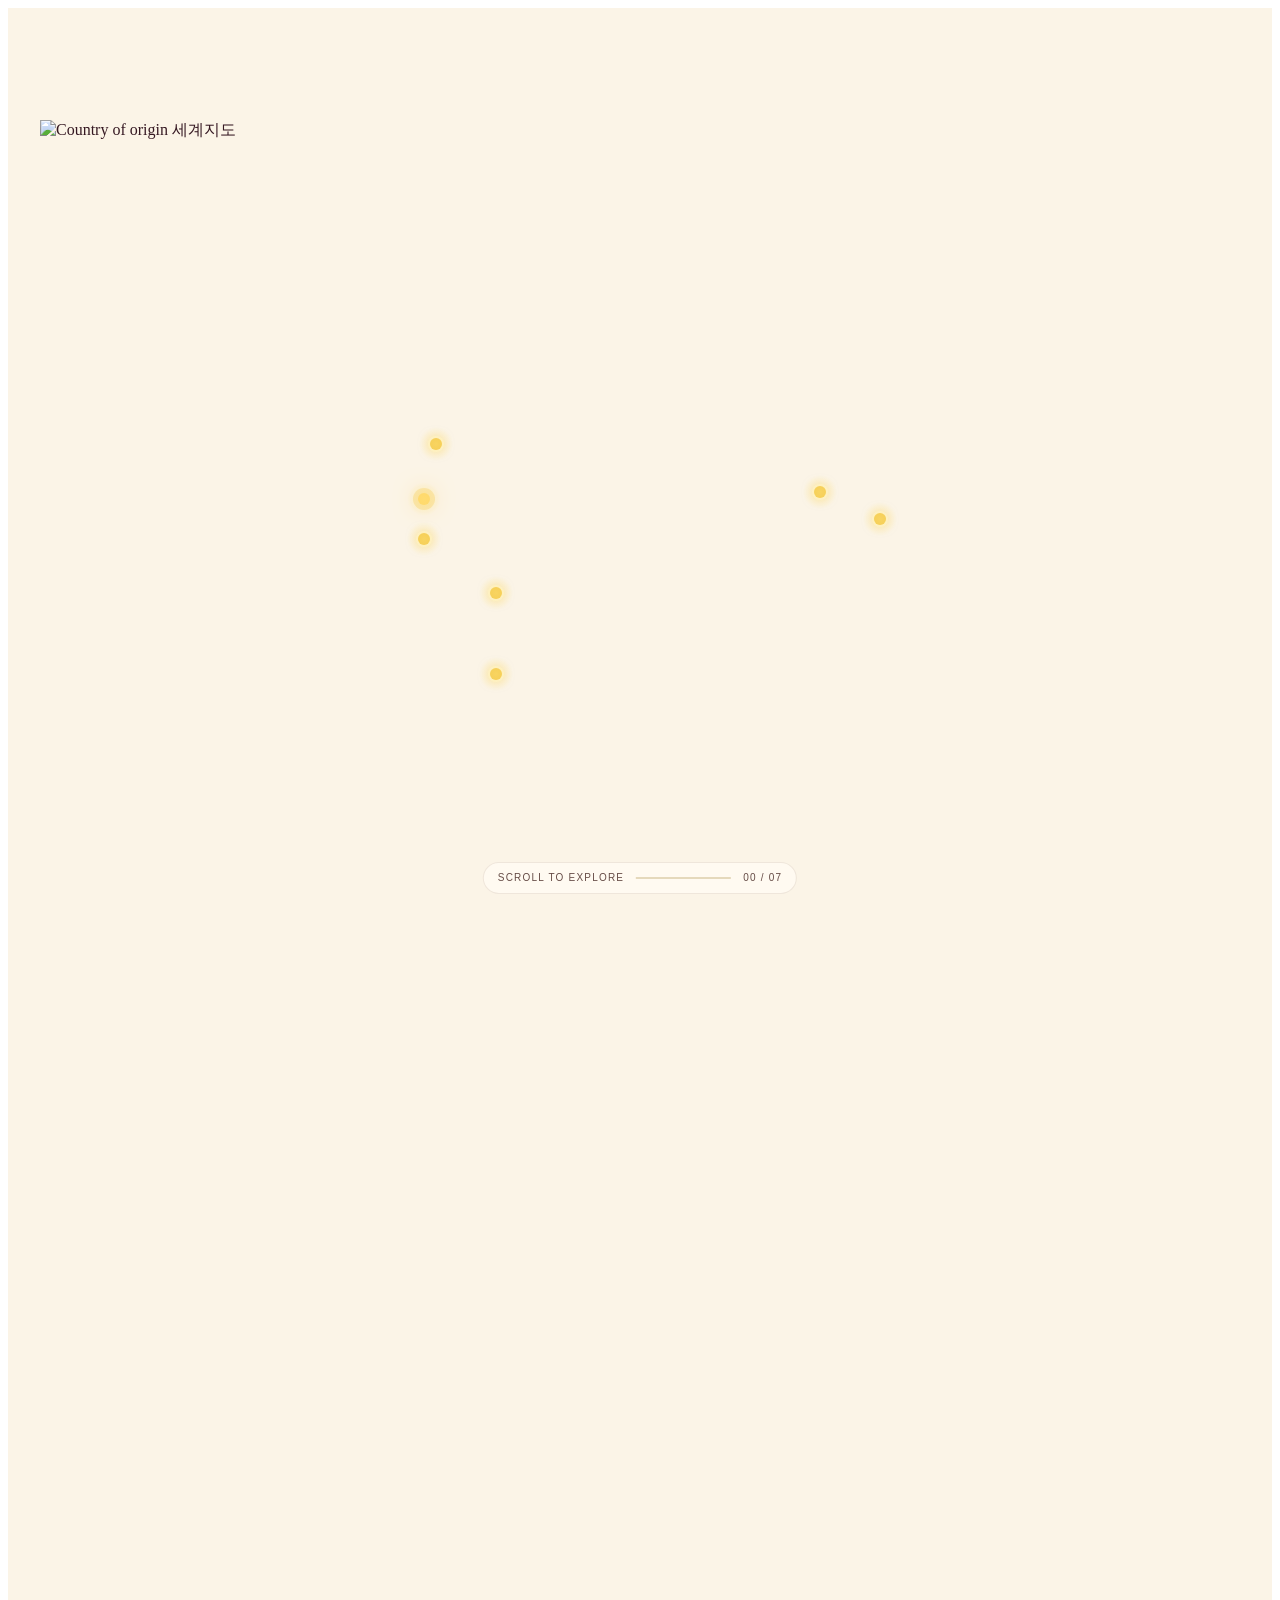
==== commit 0e6aeb8a: "retouch" ====
--- a/dessert-map/index.html
+++ b/dessert-map/index.html
@@ -4,52 +4,38 @@
     <meta charset="UTF-8" />
     <meta name="viewport" content="width=device-width, initial-scale=1.0" />
     <title>Dessert Lab | Country of Origin</title>
-
-    <link rel="stylesheet" href="css/origin-map.css" />
+    <link rel="stylesheet" href="css/style.css" />
     <script src="js/script.js" defer></script>
   </head>
-
-  <body class="origin-demo">
+  <body>
     <main>
       <section class="origin-scroll" id="origin" aria-label="세계의 대표 디저트 여행">
         <div class="origin-sticky">
           <div class="origin-frame" id="originFrame">
-            <!-- 세계지도 원본 이미지 -->
+            <!-- 제공된 세계지도 이미지를 그대로 사용합니다. -->
             <img
-              id="originMap"
               class="origin-map"
               src="img/ChatGPT 이미지 2026년 11월 5일 오후 03_46_08-1.png"
               alt="Country of origin 세계지도"
             />
 
-            <!-- View More 호버 -->
-            <a href="subpage.html" class="origin-view-more" aria-label="세계 디저트 자세히 보기">
-              <span>View More</span>
-            </a>
-
-            <!-- 국가별 핑 -->
+            <!-- 각 나라의 노란색 원형 핑은 JS에서 생성됩니다. -->
             <div class="origin-points" id="originPoints" aria-hidden="true"></div>
 
-            <!-- 디저트 카드 -->
+            <!-- 지도 밖으로 방사형으로 날아가는 대표 디저트 카드 -->
             <article class="dessert-card" id="dessertCard" aria-hidden="true">
               <img id="dessertPhoto" src="" alt="" />
-
               <div class="dessert-info">
                 <span class="dessert-country" id="dessertCountry"></span>
-
                 <strong class="dessert-name" id="dessertName"></strong>
               </div>
             </article>
           </div>
 
-          <!-- 스크롤 진행 표시 -->
+          <!-- 카드에는 숫자가 없고, 여기에서만 전체 진행도를 표시합니다. -->
           <div class="scroll-indicator" aria-hidden="true">
             <span>SCROLL TO EXPLORE</span>
-
-            <div class="progress-track">
-              <div class="progress-fill" id="progressFill"></div>
-            </div>
-
+            <div class="progress-track"><div class="progress-fill" id="progressFill"></div></div>
             <span id="progressText">00 / 07</span>
           </div>
         </div>
--- a/dessert-map/css/style.css
+++ b/dessert-map/css/style.css
@@ -0,0 +1,463 @@
+/* =========================================
+   01. 기본 설정
+========================================= */
+
+/* 독립 페이지에만 적용 */
+body.origin-demo {
+  margin: 0;
+  background: #fbf4e7;
+  color: #351822;
+  font-family: Georgia, "Times New Roman", serif;
+}
+
+/* 지도 영역 내부에만 적용 */
+.origin-scroll,
+.origin-scroll * {
+  box-sizing: border-box;
+}
+
+/* =========================================
+   02. 지도 스크롤 구간
+========================================= */
+
+.origin-scroll {
+  position: relative;
+  height: 800vh;
+  background: #fbf4e7;
+  color: #351822;
+  font-family: Georgia, "Times New Roman", serif;
+}
+
+.origin-sticky {
+  position: sticky;
+  top: 0;
+
+  display: flex;
+  justify-content: center;
+  align-items: center;
+
+  width: 100%;
+  height: 100vh;
+  height: 100svh;
+
+  overflow: hidden;
+  background: #fbf4e7;
+}
+
+/* =========================================
+   03. 세계지도 프레임
+========================================= */
+
+.origin-frame {
+  position: relative;
+
+  width: min(96vw, 156.28svh, 1200px);
+  max-width: 100%;
+
+  aspect-ratio: 1648 / 928;
+  flex: 0 0 auto;
+
+  background: transparent;
+  isolation: isolate;
+}
+
+.origin-map {
+  display: block;
+  width: 100%;
+  height: 100%;
+
+  object-fit: contain;
+
+  filter: none;
+  mix-blend-mode: normal;
+  opacity: 1;
+
+  user-select: none;
+  -webkit-user-drag: none;
+}
+
+.origin-points {
+  position: absolute;
+  inset: 0;
+  pointer-events: none;
+}
+
+/* =========================================
+   04. View More
+========================================= */
+
+.origin-view-more {
+  position: absolute;
+  z-index: 8;
+
+  /* 원본 지도 속 버튼 위치 */
+  left: 6.8%;
+  top: 18.8%;
+
+  width: 11.8%;
+  height: 6.4%;
+
+  display: flex;
+  justify-content: center;
+  align-items: center;
+
+  border-radius: 999px;
+  background: transparent;
+
+  text-decoration: none;
+  cursor: pointer;
+
+  transition: background-color 0.25s ease;
+}
+
+.origin-view-more span {
+  opacity: 0;
+
+  color: #ffffff;
+  font-family: Georgia, "Times New Roman", serif;
+  font-size: clamp(8px, 1.25vw, 18px);
+  font-weight: 600;
+
+  white-space: nowrap;
+
+  transition: opacity 0.25s ease;
+}
+
+.origin-view-more:hover,
+.origin-view-more:focus-visible {
+  background: #97a081;
+}
+
+.origin-view-more:hover span,
+.origin-view-more:focus-visible span {
+  opacity: 1;
+}
+
+/* =========================================
+   05. 국가별 노란색 핑
+========================================= */
+
+.map-point {
+  position: absolute;
+  z-index: 1;
+
+  width: 12px;
+  height: 12px;
+
+  transform: translate(-50%, -50%);
+  border-radius: 50%;
+
+  background: #f2c84b;
+
+  box-shadow:
+    0 0 0 2px rgba(255, 248, 221, 0.85),
+    0 0 12px rgba(242, 200, 75, 0.5);
+}
+
+.map-point::before,
+.map-point::after {
+  content: "";
+
+  position: absolute;
+  left: 50%;
+  top: 50%;
+
+  transform: translate(-50%, -50%);
+  border-radius: 50%;
+
+  pointer-events: none;
+}
+
+.map-point::before {
+  width: 34px;
+  height: 34px;
+
+  background: radial-gradient(circle, rgba(255, 225, 120, 0.48), transparent 70%);
+
+  animation: softPulse 2s ease-in-out infinite;
+  animation-delay: var(--delay, 0s);
+}
+
+.map-point::after {
+  width: 14px;
+  height: 14px;
+
+  border: 2px solid rgba(242, 200, 75, 0.9);
+  opacity: 0;
+
+  animation: pingRing 2s ease-out infinite;
+  animation-delay: var(--delay, 0s);
+}
+
+.map-point.active {
+  z-index: 2;
+
+  background: #ffd667;
+
+  box-shadow:
+    0 0 0 5px rgba(242, 200, 75, 0.32),
+    0 0 25px rgba(255, 220, 102, 0.95);
+}
+
+@keyframes softPulse {
+  0%,
+  100% {
+    opacity: 0.4;
+    transform: translate(-50%, -50%) scale(0.8);
+  }
+
+  50% {
+    opacity: 1;
+    transform: translate(-50%, -50%) scale(1.25);
+  }
+}
+
+@keyframes pingRing {
+  0% {
+    opacity: 0.9;
+    transform: translate(-50%, -50%) scale(0.8);
+  }
+
+  70% {
+    opacity: 0.18;
+    transform: translate(-50%, -50%) scale(2.7);
+  }
+
+  100% {
+    opacity: 0;
+    transform: translate(-50%, -50%) scale(3.2);
+  }
+}
+
+/* =========================================
+   06. 디저트 카드
+========================================= */
+
+.dessert-card {
+  position: absolute;
+  z-index: 5;
+
+  left: 50%;
+  top: 50%;
+
+  width: 130px;
+  padding: 9px;
+
+  background: rgba(255, 250, 240, 0.97);
+
+  border: 1px solid rgba(181, 140, 72, 0.48);
+  border-radius: 16px;
+
+  box-shadow: 0 16px 55px rgba(42, 22, 25, 0.22);
+
+  opacity: 0;
+  pointer-events: none;
+
+  will-change: transform, opacity;
+
+  transform: translate(-50%, -50%) scale(0.2);
+}
+
+.dessert-card > img {
+  display: block;
+
+  width: 100%;
+  height: auto;
+
+  aspect-ratio: 4 / 3;
+  object-fit: cover;
+
+  border-radius: 10px;
+  background: #f6ebd9;
+}
+
+.dessert-info {
+  display: flex;
+  flex-direction: column;
+
+  gap: 6px;
+  padding: 12px 9px 8px;
+}
+
+.dessert-country {
+  color: #6f4d34;
+
+  font:
+    700 11px/1.4 Arial,
+    sans-serif;
+
+  letter-spacing: 0.13em;
+  text-transform: uppercase;
+
+  overflow-wrap: anywhere;
+}
+
+.dessert-name {
+  font-size: clamp(17px, 1.4vw, 23px);
+  font-weight: 500;
+  line-height: 1.15;
+
+  color: #3a2427;
+
+  overflow-wrap: anywhere;
+}
+
+/* =========================================
+   07. 하단 스크롤 진행 표시
+========================================= */
+
+.scroll-indicator {
+  position: absolute;
+  z-index: 10;
+
+  bottom: 14px;
+  left: 50%;
+
+  transform: translateX(-50%);
+
+  display: flex;
+  align-items: center;
+
+  gap: 12px;
+  padding: 10px 14px;
+
+  border: 1px solid rgba(123, 87, 57, 0.12);
+  border-radius: 999px;
+
+  background: rgba(255, 251, 243, 0.86);
+  color: #664c46;
+
+  font:
+    10px/1 Arial,
+    sans-serif;
+  letter-spacing: 0.12em;
+
+  white-space: nowrap;
+}
+
+.progress-track {
+  width: 95px;
+  height: 2px;
+
+  overflow: hidden;
+  background: #e5d9bc;
+}
+
+.progress-fill {
+  width: 0;
+  height: 100%;
+
+  background: #b8944b;
+}
+
+/* =========================================
+   08. 태블릿 반응형
+========================================= */
+
+@media (max-width: 800px) {
+  .dessert-card {
+    width: clamp(85px, 17vw, 120px);
+    padding: 7px;
+    border-radius: 12px;
+  }
+
+  .dessert-card > img {
+    border-radius: 7px;
+  }
+
+  .dessert-info {
+    gap: 4px;
+    padding: 8px 5px 5px;
+  }
+
+  .dessert-country {
+    font-size: 9px;
+    letter-spacing: 0.08em;
+  }
+
+  .dessert-name {
+    font-size: 14px;
+  }
+}
+
+/* =========================================
+   09. 모바일 반응형
+========================================= */
+
+@media (max-width: 600px) {
+  .origin-frame {
+    width: 100vw;
+  }
+
+  /* 카드 전체를 화면 크기에 맞게 축소 */
+  .dessert-card {
+    width: clamp(68px, 19vw, 98px);
+    padding: 5px;
+    border-radius: 10px;
+  }
+
+  /* 카드가 작아지면 사진도 같이 축소 */
+  .dessert-card > img {
+    width: 100%;
+    aspect-ratio: 4 / 3;
+    object-fit: cover;
+    border-radius: 6px;
+  }
+
+  .dessert-info {
+    gap: 3px;
+    padding: 6px 3px 4px;
+  }
+
+  .dessert-country {
+    font-size: clamp(8px, 1.8vw, 10px);
+    letter-spacing: 0.03em;
+  }
+
+  .dessert-name {
+    font-size: clamp(11px, 2.3vw, 14px);
+    line-height: 1.12;
+  }
+
+  /* 모바일 핑 크기 보정 */
+  .map-point {
+    width: 8px;
+    height: 8px;
+  }
+
+  .map-point::before {
+    width: 24px;
+    height: 24px;
+  }
+
+  .map-point::after {
+    width: 10px;
+    height: 10px;
+  }
+
+  .scroll-indicator {
+    bottom: 22px;
+    gap: 7px;
+    padding: 8px 10px;
+    font-size: 8px;
+  }
+
+  .progress-track {
+    width: 55px;
+  }
+
+  .origin-view-more span {
+    font-size: 8px;
+  }
+}
+
+/* =========================================
+   10. 애니메이션 접근성
+========================================= */
+
+@media (prefers-reduced-motion: reduce) {
+  .map-point::before,
+  .map-point::after {
+    animation: none;
+  }
+}
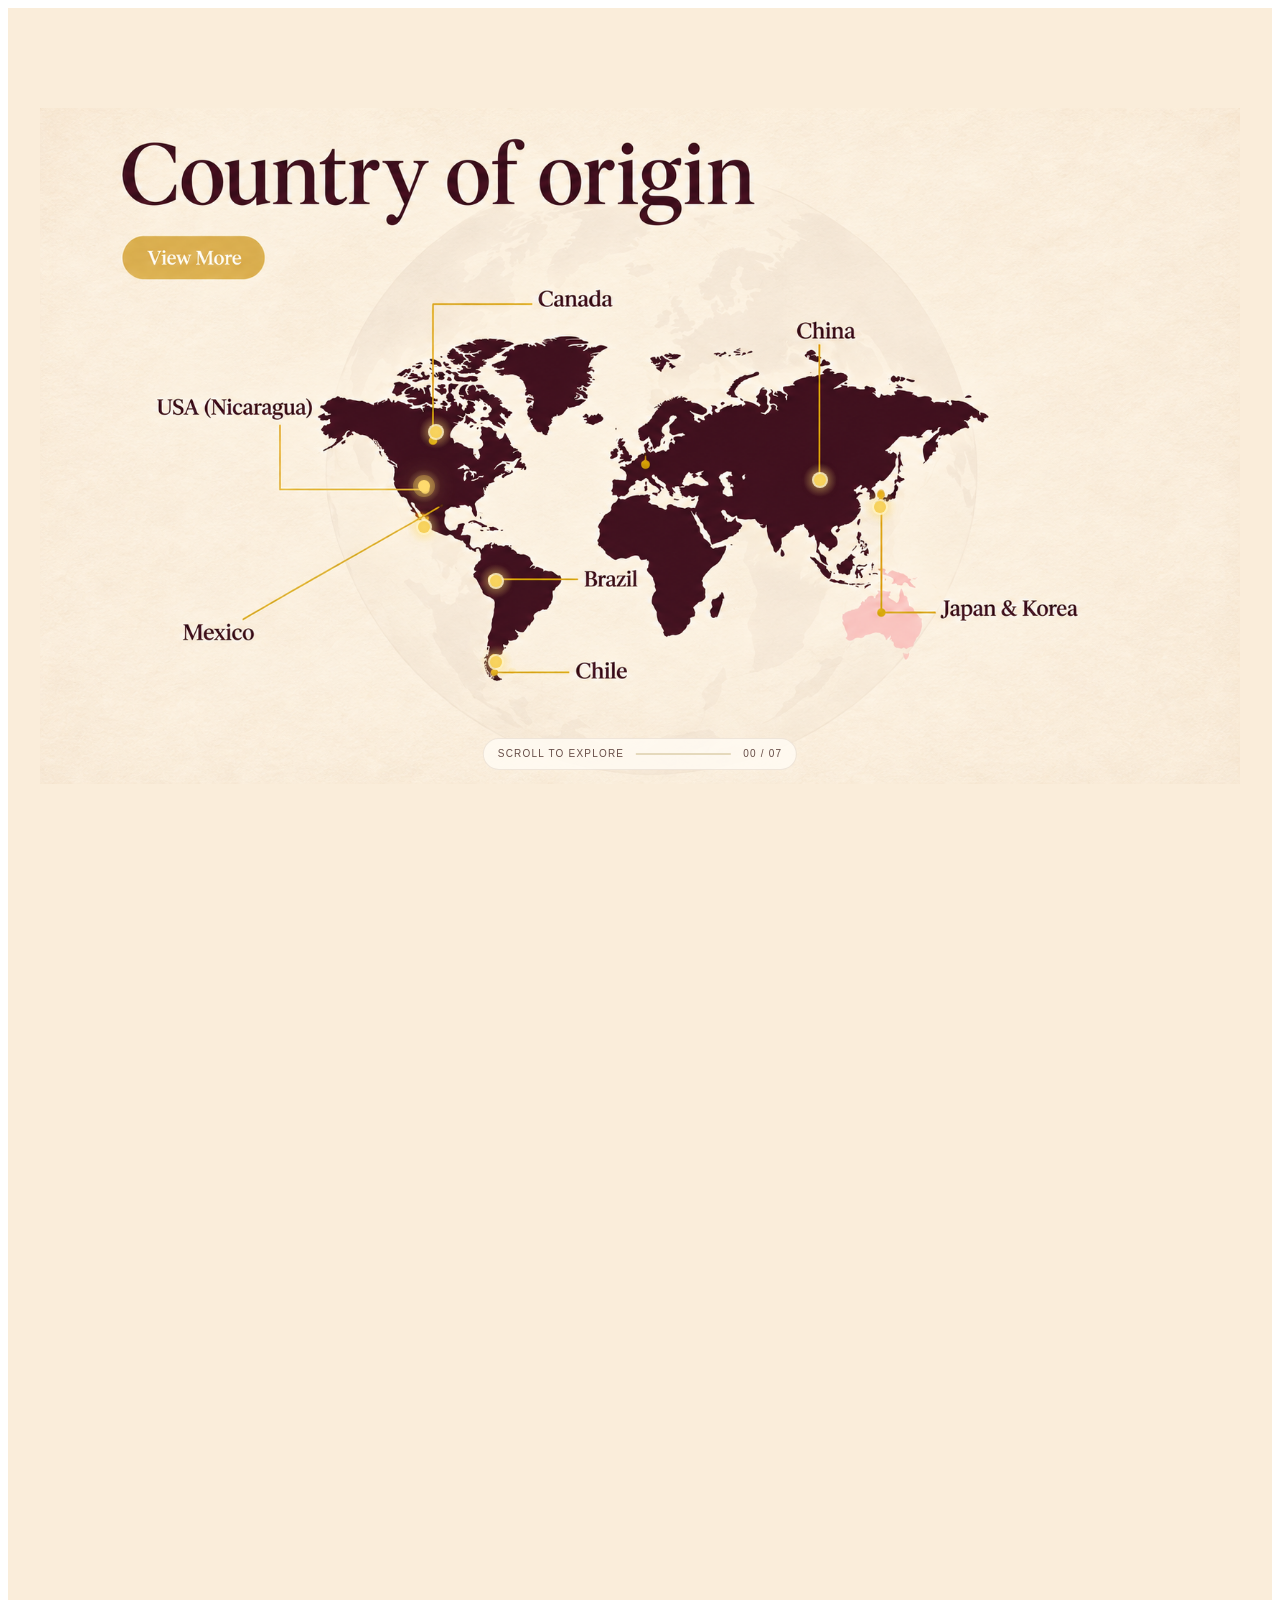
==== commit 2dd0eb06: "Merge pull request #22 from qeasad99/khh Khh" ====
--- a/dessert-map/index.html
+++ b/dessert-map/index.html
@@ -4,38 +4,52 @@
     <meta charset="UTF-8" />
     <meta name="viewport" content="width=device-width, initial-scale=1.0" />
     <title>Dessert Lab | Country of Origin</title>
-    <link rel="stylesheet" href="css/style.css" />
+
+    <link rel="stylesheet" href="css/origin-map.css" />
     <script src="js/script.js" defer></script>
   </head>
-  <body>
+
+  <body class="origin-demo">
     <main>
       <section class="origin-scroll" id="origin" aria-label="세계의 대표 디저트 여행">
         <div class="origin-sticky">
           <div class="origin-frame" id="originFrame">
-            <!-- 제공된 세계지도 이미지를 그대로 사용합니다. -->
+            <!-- 세계지도 원본 이미지 -->
             <img
+              id="originMap"
               class="origin-map"
               src="img/ChatGPT 이미지 2026년 11월 5일 오후 03_46_08-1.png"
               alt="Country of origin 세계지도"
             />
 
-            <!-- 각 나라의 노란색 원형 핑은 JS에서 생성됩니다. -->
+            <!-- View More 호버 -->
+            <a href="subpage.html" class="origin-view-more" aria-label="세계 디저트 자세히 보기">
+              <span>View More</span>
+            </a>
+
+            <!-- 국가별 핑 -->
             <div class="origin-points" id="originPoints" aria-hidden="true"></div>
 
-            <!-- 지도 밖으로 방사형으로 날아가는 대표 디저트 카드 -->
+            <!-- 디저트 카드 -->
             <article class="dessert-card" id="dessertCard" aria-hidden="true">
               <img id="dessertPhoto" src="" alt="" />
+
               <div class="dessert-info">
                 <span class="dessert-country" id="dessertCountry"></span>
+
                 <strong class="dessert-name" id="dessertName"></strong>
               </div>
             </article>
           </div>
 
-          <!-- 카드에는 숫자가 없고, 여기에서만 전체 진행도를 표시합니다. -->
+          <!-- 스크롤 진행 표시 -->
           <div class="scroll-indicator" aria-hidden="true">
             <span>SCROLL TO EXPLORE</span>
-            <div class="progress-track"><div class="progress-fill" id="progressFill"></div></div>
+
+            <div class="progress-track">
+              <div class="progress-fill" id="progressFill"></div>
+            </div>
+
             <span id="progressText">00 / 07</span>
           </div>
         </div>
--- a/dessert-map/css/origin-map.css
+++ b/dessert-map/css/origin-map.css
@@ -0,0 +1,463 @@
+/* =========================================
+   CON04 ONLY - WORLD DESSERT MAP
+   절대 팀 공용 헤더/푸터/비주얼에 간섭하지 않음
+   모든 스타일은 #origin 내부로 한정
+========================================= */
+
+#origin {
+  --origin-map-paper: #f7efe2;
+
+  /* View More 호버 영역 미세 보정값 */
+  --vm-left: 6.55%;
+  --vm-top: 18.55%;
+  --vm-width: 11.45%;
+  --vm-height: 6.15%;
+}
+
+/* =========================================
+   01. 기본 설정
+========================================= */
+
+#origin,
+#origin * {
+  box-sizing: border-box;
+}
+
+#origin.origin-scroll {
+  position: relative;
+  height: 450vh;
+  margin: 0;
+  padding: 0;
+  background: var(--origin-map-paper);
+  color: #351822;
+  font-family: Georgia, "Times New Roman", serif;
+}
+
+/* =========================================
+   02. sticky 구간
+========================================= */
+
+#origin .origin-sticky {
+  position: sticky;
+  top: 73px;
+
+  display: flex;
+  justify-content: center;
+  align-items: flex-start;
+
+  width: 100%;
+  margin: 0;
+  padding: 0;
+
+  overflow: hidden;
+  background: var(--origin-map-paper);
+}
+
+/* =========================================
+   03. 세계지도 프레임
+========================================= */
+
+#origin .origin-frame {
+  position: relative;
+  width: min(96vw, 156.28svh, 1200px);
+  max-width: 100%;
+  aspect-ratio: 1648 / 928;
+  flex: 0 0 auto;
+  background: transparent;
+  isolation: isolate;
+}
+
+#origin .origin-map {
+  display: block;
+  width: 100%;
+  height: 100%;
+  object-fit: contain;
+  user-select: none;
+  -webkit-user-drag: none;
+  pointer-events: none;
+}
+
+#origin .origin-points {
+  position: absolute;
+  inset: 0;
+  pointer-events: none;
+}
+
+/* =========================================
+   04. View More hover
+   이미지 안 버튼 위치와 최대한 맞춤
+========================================= */
+
+#origin .origin-view-more {
+  position: absolute;
+  z-index: 30;
+
+  left: var(--vm-left);
+  top: var(--vm-top);
+  width: var(--vm-width);
+  height: var(--vm-height);
+
+  display: flex;
+  align-items: center;
+  justify-content: center;
+
+  border-radius: 999px;
+  text-decoration: none;
+  background: transparent;
+  overflow: hidden;
+  cursor: pointer;
+
+  transition: background-color 0.22s ease;
+}
+
+#origin .origin-view-more span {
+  opacity: 0;
+  color: #ffffff;
+  font-family: Georgia, "Times New Roman", serif;
+  font-size: clamp(8px, 1.25vw, 18px);
+  font-weight: 600;
+  line-height: 1;
+  white-space: nowrap;
+  transition: opacity 0.22s ease;
+}
+
+#origin .origin-view-more:hover,
+#origin .origin-view-more:focus-visible {
+  background: #97a081;
+}
+
+#origin .origin-view-more:hover span,
+#origin .origin-view-more:focus-visible span {
+  opacity: 1;
+}
+
+/* =========================================
+   05. 국가별 노란 핑
+========================================= */
+
+#origin .map-point {
+  position: absolute;
+  z-index: 1;
+  width: 12px;
+  height: 12px;
+  transform: translate(-50%, -50%);
+  border-radius: 50%;
+  background: #f2c84b;
+  box-shadow:
+    0 0 0 2px rgba(255, 248, 221, 0.85),
+    0 0 12px rgba(242, 200, 75, 0.5);
+}
+
+#origin .map-point::before,
+#origin .map-point::after {
+  content: "";
+  position: absolute;
+  left: 50%;
+  top: 50%;
+  transform: translate(-50%, -50%);
+  border-radius: 50%;
+  pointer-events: none;
+}
+
+#origin .map-point::before {
+  width: 34px;
+  height: 34px;
+  background: radial-gradient(circle, rgba(255, 225, 120, 0.48), transparent 70%);
+  animation: originSoftPulse 2s ease-in-out infinite;
+  animation-delay: var(--delay, 0s);
+}
+
+#origin .map-point::after {
+  width: 14px;
+  height: 14px;
+  border: 2px solid rgba(242, 200, 75, 0.9);
+  opacity: 0;
+  animation: originPingRing 2s ease-out infinite;
+  animation-delay: var(--delay, 0s);
+}
+
+#origin .map-point.active {
+  z-index: 2;
+  background: #ffd667;
+  box-shadow:
+    0 0 0 5px rgba(242, 200, 75, 0.32),
+    0 0 25px rgba(255, 220, 102, 0.95);
+}
+
+@keyframes originSoftPulse {
+  0%,
+  100% {
+    opacity: 0.4;
+    transform: translate(-50%, -50%) scale(0.8);
+  }
+  50% {
+    opacity: 1;
+    transform: translate(-50%, -50%) scale(1.25);
+  }
+}
+
+@keyframes originPingRing {
+  0% {
+    opacity: 0.9;
+    transform: translate(-50%, -50%) scale(0.8);
+  }
+  70% {
+    opacity: 0.18;
+    transform: translate(-50%, -50%) scale(2.7);
+  }
+  100% {
+    opacity: 0;
+    transform: translate(-50%, -50%) scale(3.2);
+  }
+}
+
+/* =========================================
+   06. 디저트 카드
+========================================= */
+
+#origin .dessert-card {
+  position: absolute;
+  z-index: 5;
+
+  left: 50%;
+  top: 50%;
+
+  width: 130px;
+  padding: 9px;
+
+  background: rgba(255, 250, 240, 0.97);
+  border: 1px solid rgba(181, 140, 72, 0.48);
+  border-radius: 16px;
+  box-shadow: 0 16px 55px rgba(42, 22, 25, 0.22);
+
+  opacity: 0;
+  pointer-events: none;
+  will-change: transform, opacity;
+  transform: translate(-50%, -50%) scale(0.2);
+}
+
+#origin .dessert-card > img {
+  display: block;
+  width: 100%;
+  height: auto;
+  aspect-ratio: 4 / 3;
+  object-fit: cover;
+  border-radius: 10px;
+  background: #f6ebd9;
+}
+
+#origin .dessert-info {
+  display: flex;
+  flex-direction: column;
+  gap: 6px;
+  padding: 12px 9px 8px;
+}
+
+#origin .dessert-country {
+  color: #6f4d34;
+  font:
+    700 11px/1.4 Arial,
+    sans-serif;
+  letter-spacing: 0.13em;
+  text-transform: uppercase;
+  overflow-wrap: anywhere;
+}
+
+#origin .dessert-name {
+  font-size: clamp(17px, 1.4vw, 23px);
+  font-weight: 500;
+  line-height: 1.15;
+  color: #3a2427;
+  overflow-wrap: anywhere;
+}
+
+/* =========================================
+   07. 하단 스크롤 진행 표시
+========================================= */
+
+#origin .scroll-indicator {
+  position: absolute;
+  z-index: 10;
+
+  bottom: 14px;
+  left: 50%;
+  transform: translateX(-50%);
+
+  display: flex;
+  align-items: center;
+  gap: 12px;
+  padding: 10px 14px;
+
+  border: 1px solid rgba(123, 87, 57, 0.12);
+  border-radius: 999px;
+
+  background: rgba(255, 251, 243, 0.86);
+  color: #664c46;
+  font:
+    10px/1 Arial,
+    sans-serif;
+  letter-spacing: 0.12em;
+  white-space: nowrap;
+}
+
+#origin .progress-track {
+  width: 95px;
+  height: 2px;
+  overflow: hidden;
+  background: #e5d9bc;
+}
+
+#origin .progress-fill {
+  width: 0;
+  height: 100%;
+  background: #b8944b;
+}
+
+/* =========================================
+   08. 태블릿
+========================================= */
+
+@media (max-width: 800px) {
+  #origin .dessert-card {
+    width: clamp(85px, 17vw, 120px);
+    padding: 7px;
+    border-radius: 12px;
+  }
+
+  #origin .dessert-card > img {
+    border-radius: 7px;
+  }
+
+  #origin .dessert-info {
+    gap: 4px;
+    padding: 8px 5px 5px;
+  }
+
+  #origin .dessert-country {
+    font-size: 9px;
+    letter-spacing: 0.08em;
+  }
+
+  #origin .dessert-name {
+    font-size: 14px;
+  }
+}
+
+/* =========================================
+   09. 모바일
+========================================= */
+
+@media (max-width: 600px) {
+  #origin .origin-frame {
+    width: 100vw;
+  }
+
+  #origin .dessert-card {
+    width: clamp(68px, 19vw, 98px);
+    padding: 5px;
+    border-radius: 10px;
+  }
+
+  #origin .dessert-card > img {
+    width: 100%;
+    aspect-ratio: 4 / 3;
+    object-fit: cover;
+    border-radius: 6px;
+  }
+
+  #origin .dessert-info {
+    gap: 3px;
+    padding: 6px 3px 4px;
+  }
+
+  #origin .dessert-country {
+    font-size: clamp(8px, 1.8vw, 10px);
+    letter-spacing: 0.03em;
+  }
+
+  #origin .dessert-name {
+    font-size: clamp(11px, 2.3vw, 14px);
+    line-height: 1.12;
+  }
+
+  #origin .map-point {
+    width: 8px;
+    height: 8px;
+  }
+
+  #origin .map-point::before {
+    width: 24px;
+    height: 24px;
+  }
+
+  #origin .map-point::after {
+    width: 10px;
+    height: 10px;
+  }
+
+  #origin .scroll-indicator {
+    bottom: 22px;
+    gap: 7px;
+    padding: 8px 10px;
+    font-size: 8px;
+  }
+
+  #origin .progress-track {
+    width: 55px;
+  }
+
+  #origin .origin-view-more span {
+    font-size: 8px;
+  }
+}
+
+/* =========================================
+   10. 접근성
+========================================= */
+
+@media (prefers-reduced-motion: reduce) {
+  #origin .map-point::before,
+  #origin .map-point::after {
+    animation: none;
+  }
+}
+
+/* =========================================
+   CON04 - View More 호버 위치 보정
+   팀원 CSS에는 영향 없음
+========================================= */
+
+#origin .origin-frame > a.origin-view-more {
+  left: 6.9% !important;
+  top: 19% !important;
+
+  width: 11.9% !important;
+  height: 6.3% !important;
+
+  padding: 0 !important;
+  transform: none !important;
+  opacity: 1 !important;
+  filter: none !important;
+  mix-blend-mode: normal !important;
+
+  border-radius: 999px;
+}
+
+/* 원본 노란 버튼과 글씨를 불투명하게 덮음 */
+#origin .origin-frame > a.origin-view-more:hover,
+#origin .origin-frame > a.origin-view-more:focus-visible {
+  background: #97a081 !important;
+  opacity: 1 !important;
+}
+
+/* 호버 글씨 */
+#origin .origin-frame > a.origin-view-more:hover > span,
+#origin .origin-frame > a.origin-view-more:focus-visible > span {
+  opacity: 1 !important;
+  visibility: visible !important;
+}
+
+/* CON04 상단 50px 여백 */
+#origin.origin-scroll {
+  padding-top: 100px;
+}
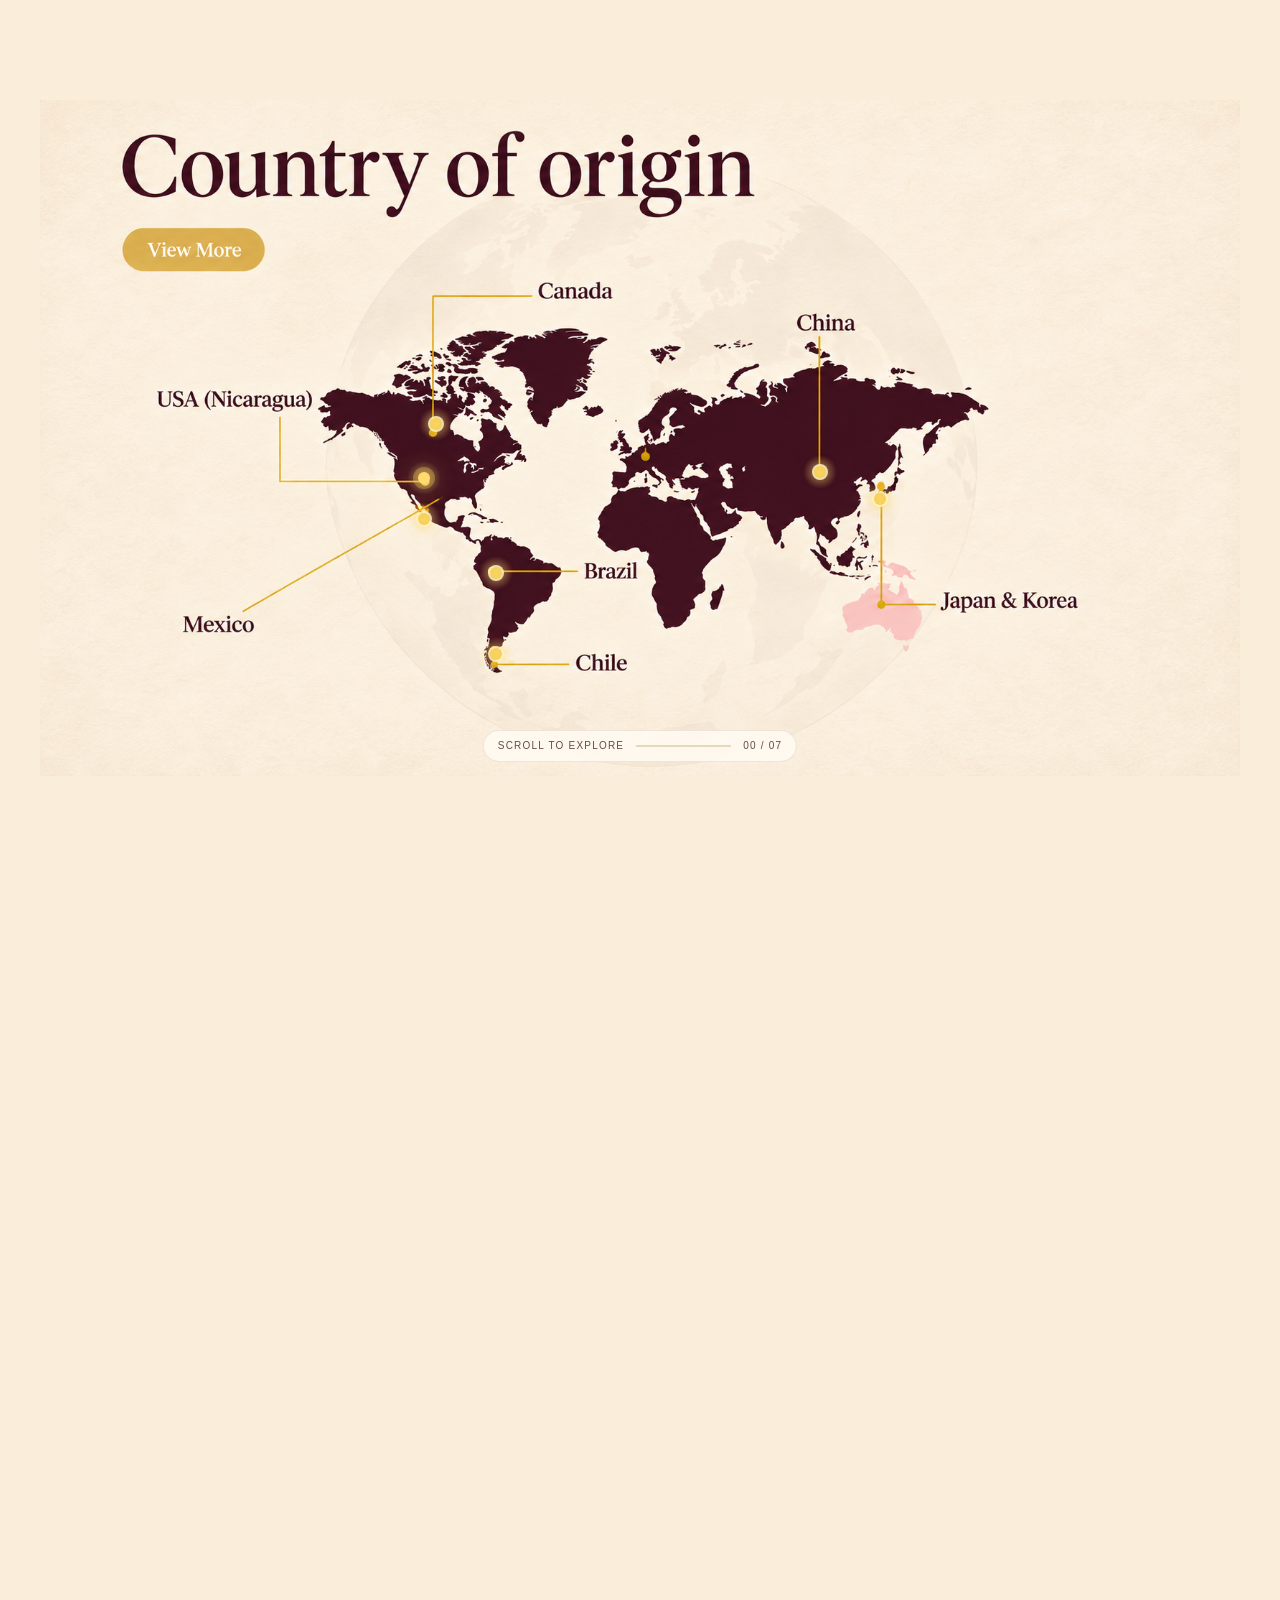
==== commit 509983f5: "Add dessert subpage and responsive world map" ====
--- a/dessert-map/index.html
+++ b/dessert-map/index.html
@@ -1,59 +1,59 @@
-<!doctype html>
-<html lang="ko">
-  <head>
-    <meta charset="UTF-8" />
-    <meta name="viewport" content="width=device-width, initial-scale=1.0" />
-    <title>Dessert Lab | Country of Origin</title>
-
-    <link rel="stylesheet" href="css/origin-map.css" />
-    <script src="js/script.js" defer></script>
-  </head>
-
-  <body class="origin-demo">
-    <main>
-      <section class="origin-scroll" id="origin" aria-label="세계의 대표 디저트 여행">
-        <div class="origin-sticky">
-          <div class="origin-frame" id="originFrame">
-            <!-- 세계지도 원본 이미지 -->
-            <img
-              id="originMap"
-              class="origin-map"
-              src="img/ChatGPT 이미지 2026년 11월 5일 오후 03_46_08-1.png"
-              alt="Country of origin 세계지도"
-            />
-
-            <!-- View More 호버 -->
-            <a href="subpage.html" class="origin-view-more" aria-label="세계 디저트 자세히 보기">
-              <span>View More</span>
-            </a>
-
-            <!-- 국가별 핑 -->
-            <div class="origin-points" id="originPoints" aria-hidden="true"></div>
-
-            <!-- 디저트 카드 -->
-            <article class="dessert-card" id="dessertCard" aria-hidden="true">
-              <img id="dessertPhoto" src="" alt="" />
-
-              <div class="dessert-info">
-                <span class="dessert-country" id="dessertCountry"></span>
-
-                <strong class="dessert-name" id="dessertName"></strong>
-              </div>
-            </article>
-          </div>
-
-          <!-- 스크롤 진행 표시 -->
-          <div class="scroll-indicator" aria-hidden="true">
-            <span>SCROLL TO EXPLORE</span>
-
-            <div class="progress-track">
-              <div class="progress-fill" id="progressFill"></div>
-            </div>
-
-            <span id="progressText">00 / 07</span>
-          </div>
-        </div>
-      </section>
-    </main>
-  </body>
-</html>
+<!doctype html>
+<html lang="ko">
+  <head>
+    <meta charset="UTF-8" />
+    <meta name="viewport" content="width=device-width, initial-scale=1.0" />
+    <title>Dessert Lab | Country of Origin</title>
+
+    <link rel="stylesheet" href="css/origin-map.css" />
+    <script src="js/script.js" defer></script>
+  </head>
+
+  <body class="origin-demo">
+    <main>
+      <section class="origin-scroll" id="origin" aria-label="세계의 대표 디저트 여행">
+        <div class="origin-sticky">
+          <div class="origin-frame" id="originFrame">
+            <!-- 세계지도 원본 이미지 -->
+            <img
+              id="originMap"
+              class="origin-map"
+              src="img/ChatGPT 이미지 2026년 11월 5일 오후 03_46_08-1.png"
+              alt="Country of origin 세계지도"
+            />
+
+            <!-- View More 호버 -->
+            <a href="../dessert-subpage/index.html" class="origin-view-more" aria-label="세계 디저트 자세히 보기">
+              <span>View More</span>
+            </a>
+
+            <!-- 국가별 핑 -->
+            <div class="origin-points" id="originPoints" aria-hidden="true"></div>
+
+            <!-- 디저트 카드 -->
+            <article class="dessert-card" id="dessertCard" aria-hidden="true">
+              <img id="dessertPhoto" src="" alt="" />
+
+              <div class="dessert-info">
+                <span class="dessert-country" id="dessertCountry"></span>
+
+                <strong class="dessert-name" id="dessertName"></strong>
+              </div>
+            </article>
+          </div>
+
+          <!-- 스크롤 진행 표시 -->
+          <div class="scroll-indicator" aria-hidden="true">
+            <span>SCROLL TO EXPLORE</span>
+
+            <div class="progress-track">
+              <div class="progress-fill" id="progressFill"></div>
+            </div>
+
+            <span id="progressText">00 / 07</span>
+          </div>
+        </div>
+      </section>
+    </main>
+  </body>
+</html>
--- a/dessert-map/css/origin-map.css
+++ b/dessert-map/css/origin-map.css
@@ -1,61 +1,41 @@
-/* =========================================
-   CON04 ONLY - WORLD DESSERT MAP
-   절대 팀 공용 헤더/푸터/비주얼에 간섭하지 않음
-   모든 스타일은 #origin 내부로 한정
-========================================= */
-
+/* ================================================
+   CON04 ONLY — COUNTRY OF ORIGIN
+   Team header / footer / other sections untouched.
+   Responsive ranges: <=768 / 769–1199 / >=1200px
+   ================================================ */
 #origin {
   --origin-map-paper: #f7efe2;
-
-  /* View More 호버 영역 미세 보정값 */
-  --vm-left: 6.55%;
-  --vm-top: 18.55%;
-  --vm-width: 11.45%;
-  --vm-height: 6.15%;
-}
-
-/* =========================================
-   01. 기본 설정
-========================================= */
-
-#origin,
-#origin * {
-  box-sizing: border-box;
-}
+  --origin-header-offset: 73px;
+  --vm-left: 6.9%;
+  --vm-top: 19%;
+  --vm-width: 11.9%;
+  --vm-height: 6.3%;
+}
+
+#origin, #origin * { box-sizing: border-box; }
 
 #origin.origin-scroll {
   position: relative;
   height: 450vh;
   margin: 0;
-  padding: 0;
+  padding: 100px 0 0;
   background: var(--origin-map-paper);
   color: #351822;
   font-family: Georgia, "Times New Roman", serif;
 }
 
-/* =========================================
-   02. sticky 구간
-========================================= */
-
 #origin .origin-sticky {
   position: sticky;
-  top: 73px;
-
+  top: var(--origin-header-offset);
   display: flex;
   justify-content: center;
   align-items: flex-start;
-
   width: 100%;
   margin: 0;
   padding: 0;
-
   overflow: hidden;
   background: var(--origin-map-paper);
 }
-
-/* =========================================
-   03. 세계지도 프레임
-========================================= */
 
 #origin .origin-frame {
   position: relative;
@@ -83,58 +63,55 @@
   pointer-events: none;
 }
 
-/* =========================================
-   04. View More hover
-   이미지 안 버튼 위치와 최대한 맞춤
-========================================= */
-
-#origin .origin-view-more {
+/* View More: all coordinates relative to the original map image */
+#origin .origin-frame > a.origin-view-more {
   position: absolute;
   z-index: 30;
-
-  left: var(--vm-left);
-  top: var(--vm-top);
-  width: var(--vm-width);
-  height: var(--vm-height);
-
+  left: var(--vm-left) !important;
+  top: var(--vm-top) !important;
+  width: var(--vm-width) !important;
+  height: var(--vm-height) !important;
   display: flex;
   align-items: center;
   justify-content: center;
-
+  margin: 0;
+  padding: 0 !important;
   border-radius: 999px;
   text-decoration: none;
   background: transparent;
   overflow: hidden;
   cursor: pointer;
-
-  transition: background-color 0.22s ease;
-}
-
-#origin .origin-view-more span {
+  opacity: 1 !important;
+  transform: none !important;
+  filter: none !important;
+  mix-blend-mode: normal !important;
+  transition: background-color .22s ease;
+}
+
+#origin .origin-view-more > span {
   opacity: 0;
-  color: #ffffff;
+  visibility: hidden;
+  color: #fff;
   font-family: Georgia, "Times New Roman", serif;
   font-size: clamp(8px, 1.25vw, 18px);
   font-weight: 600;
   line-height: 1;
   white-space: nowrap;
-  transition: opacity 0.22s ease;
-}
-
-#origin .origin-view-more:hover,
-#origin .origin-view-more:focus-visible {
-  background: #97a081;
-}
-
-#origin .origin-view-more:hover span,
-#origin .origin-view-more:focus-visible span {
-  opacity: 1;
-}
-
-/* =========================================
-   05. 국가별 노란 핑
-========================================= */
-
+  transition: opacity .22s ease;
+}
+#origin .origin-frame > a.origin-view-more:hover,
+#origin .origin-frame > a.origin-view-more:focus-visible {
+  background: #97a081 !important;
+  opacity: 1 !important;
+}
+#origin .origin-frame > a.origin-view-more:hover > span,
+#origin .origin-frame > a.origin-view-more:focus-visible > span {
+  opacity: 1 !important;
+  visibility: visible !important;
+}
+#origin .origin-view-more:focus-visible { outline: 2px solid #603c31; outline-offset: 3px; }
+
+/* Country dots */
 #origin .map-point {
   position: absolute;
   z-index: 1;
@@ -143,321 +120,207 @@
   transform: translate(-50%, -50%);
   border-radius: 50%;
   background: #f2c84b;
-  box-shadow:
-    0 0 0 2px rgba(255, 248, 221, 0.85),
-    0 0 12px rgba(242, 200, 75, 0.5);
-}
-
-#origin .map-point::before,
-#origin .map-point::after {
+  box-shadow: 0 0 0 2px rgba(255,248,221,.85), 0 0 12px rgba(242,200,75,.5);
+}
+#origin .map-point::before, #origin .map-point::after {
   content: "";
   position: absolute;
   left: 50%;
   top: 50%;
-  transform: translate(-50%, -50%);
+  transform: translate(-50%,-50%);
   border-radius: 50%;
   pointer-events: none;
 }
-
 #origin .map-point::before {
   width: 34px;
   height: 34px;
-  background: radial-gradient(circle, rgba(255, 225, 120, 0.48), transparent 70%);
+  background: radial-gradient(circle,rgba(255,225,120,.48),transparent 70%);
   animation: originSoftPulse 2s ease-in-out infinite;
-  animation-delay: var(--delay, 0s);
-}
-
+  animation-delay: var(--delay,0s);
+}
 #origin .map-point::after {
   width: 14px;
   height: 14px;
-  border: 2px solid rgba(242, 200, 75, 0.9);
+  border: 2px solid rgba(242,200,75,.9);
   opacity: 0;
   animation: originPingRing 2s ease-out infinite;
-  animation-delay: var(--delay, 0s);
-}
-
+  animation-delay: var(--delay,0s);
+}
 #origin .map-point.active {
   z-index: 2;
   background: #ffd667;
-  box-shadow:
-    0 0 0 5px rgba(242, 200, 75, 0.32),
-    0 0 25px rgba(255, 220, 102, 0.95);
-}
-
+  box-shadow: 0 0 0 5px rgba(242,200,75,.32),0 0 25px rgba(255,220,102,.95);
+}
 @keyframes originSoftPulse {
-  0%,
-  100% {
-    opacity: 0.4;
-    transform: translate(-50%, -50%) scale(0.8);
-  }
-  50% {
-    opacity: 1;
-    transform: translate(-50%, -50%) scale(1.25);
-  }
-}
-
+  0%, 100% { opacity:.4; transform:translate(-50%,-50%) scale(.8); }
+  50% { opacity:1; transform:translate(-50%,-50%) scale(1.25); }
+}
 @keyframes originPingRing {
-  0% {
-    opacity: 0.9;
-    transform: translate(-50%, -50%) scale(0.8);
-  }
-  70% {
-    opacity: 0.18;
-    transform: translate(-50%, -50%) scale(2.7);
-  }
-  100% {
-    opacity: 0;
-    transform: translate(-50%, -50%) scale(3.2);
-  }
-}
-
-/* =========================================
-   06. 디저트 카드
-========================================= */
-
+  0% { opacity:.9; transform:translate(-50%,-50%) scale(.8); }
+  70% { opacity:.18; transform:translate(-50%,-50%) scale(2.7); }
+  100% { opacity:0; transform:translate(-50%,-50%) scale(3.2); }
+}
+
+/* Individual dessert cards */
 #origin .dessert-card {
   position: absolute;
   z-index: 5;
-
   left: 50%;
   top: 50%;
-
   width: 130px;
   padding: 9px;
-
-  background: rgba(255, 250, 240, 0.97);
-  border: 1px solid rgba(181, 140, 72, 0.48);
+  background: rgba(255,250,240,.97);
+  border: 1px solid rgba(181,140,72,.48);
   border-radius: 16px;
-  box-shadow: 0 16px 55px rgba(42, 22, 25, 0.22);
-
+  box-shadow: 0 16px 55px rgba(42,22,25,.22);
   opacity: 0;
   pointer-events: none;
-  will-change: transform, opacity;
-  transform: translate(-50%, -50%) scale(0.2);
-}
-
+  will-change: transform,opacity;
+  transform: translate(-50%,-50%) scale(.2);
+}
 #origin .dessert-card > img {
-  display: block;
-  width: 100%;
-  height: auto;
-  aspect-ratio: 4 / 3;
-  object-fit: cover;
-  border-radius: 10px;
-  background: #f6ebd9;
-}
-
-#origin .dessert-info {
-  display: flex;
-  flex-direction: column;
-  gap: 6px;
-  padding: 12px 9px 8px;
-}
-
+  display:block;
+  width:100%;
+  height:auto;
+  aspect-ratio:4/3;
+  object-fit:cover;
+  border-radius:10px;
+  background:#f6ebd9;
+}
+#origin .dessert-info { display:flex; flex-direction:column; gap:6px; padding:12px 9px 8px; }
 #origin .dessert-country {
-  color: #6f4d34;
-  font:
-    700 11px/1.4 Arial,
-    sans-serif;
-  letter-spacing: 0.13em;
-  text-transform: uppercase;
-  overflow-wrap: anywhere;
-}
-
+  color:#6f4d34;
+  font:700 11px/1.4 Arial,sans-serif;
+  letter-spacing:.13em;
+  text-transform:uppercase;
+  overflow-wrap:anywhere;
+}
 #origin .dessert-name {
-  font-size: clamp(17px, 1.4vw, 23px);
-  font-weight: 500;
-  line-height: 1.15;
-  color: #3a2427;
-  overflow-wrap: anywhere;
-}
-
-/* =========================================
-   07. 하단 스크롤 진행 표시
-========================================= */
-
+  color:#3a2427;
+  font-size:clamp(17px,1.4vw,23px);
+  font-weight:500;
+  line-height:1.15;
+  overflow-wrap:anywhere;
+}
+
+/* Scroll progress */
 #origin .scroll-indicator {
-  position: absolute;
-  z-index: 10;
-
-  bottom: 14px;
-  left: 50%;
-  transform: translateX(-50%);
-
-  display: flex;
-  align-items: center;
-  gap: 12px;
-  padding: 10px 14px;
-
-  border: 1px solid rgba(123, 87, 57, 0.12);
-  border-radius: 999px;
-
-  background: rgba(255, 251, 243, 0.86);
-  color: #664c46;
-  font:
-    10px/1 Arial,
-    sans-serif;
-  letter-spacing: 0.12em;
-  white-space: nowrap;
-}
-
-#origin .progress-track {
-  width: 95px;
-  height: 2px;
-  overflow: hidden;
-  background: #e5d9bc;
-}
-
-#origin .progress-fill {
-  width: 0;
-  height: 100%;
-  background: #b8944b;
-}
-
-/* =========================================
-   08. 태블릿
-========================================= */
-
-@media (max-width: 800px) {
+  position:absolute;
+  z-index:10;
+  bottom:14px;
+  left:50%;
+  transform:translateX(-50%);
+  display:flex;
+  align-items:center;
+  gap:12px;
+  padding:10px 14px;
+  border:1px solid rgba(123,87,57,.12);
+  border-radius:999px;
+  background:rgba(255,251,243,.86);
+  color:#664c46;
+  font:10px/1 Arial,sans-serif;
+  letter-spacing:.12em;
+  white-space:nowrap;
+}
+#origin .progress-track { width:95px; height:2px; overflow:hidden; background:#e5d9bc; }
+#origin .progress-fill { width:0; height:100%; background:#b8944b; }
+
+/* =================================================
+   >=1200px — existing desktop layout, no redesign
+   ================================================= */
+@media (min-width:1200px) {
+  #origin .origin-frame { width:min(96vw,156.28svh,1200px); }
+  #origin .dessert-card { width:130px; }
+}
+
+/* =================================================
+   769–1199px — full map and usable progress bar
+   ================================================= */
+@media (min-width:769px) and (max-width:1199px) {
+  #origin .origin-sticky {
+    height:calc(100svh - var(--origin-header-offset));
+    align-items:center;
+  }
+  #origin .origin-frame {
+    width:min(96vw,130svh,1200px);
+    margin-top:-16px;
+  }
   #origin .dessert-card {
-    width: clamp(85px, 17vw, 120px);
-    padding: 7px;
-    border-radius: 12px;
-  }
-
-  #origin .dessert-card > img {
-    border-radius: 7px;
-  }
-
-  #origin .dessert-info {
-    gap: 4px;
-    padding: 8px 5px 5px;
-  }
-
-  #origin .dessert-country {
-    font-size: 9px;
-    letter-spacing: 0.08em;
-  }
-
-  #origin .dessert-name {
-    font-size: 14px;
-  }
-}
-
-/* =========================================
-   09. 모바일
-========================================= */
-
-@media (max-width: 600px) {
+    width:clamp(104px,12vw,130px);
+    padding:7px;
+    border-radius:12px;
+  }
+  #origin .dessert-card > img { border-radius:8px; }
+  #origin .dessert-info { gap:4px; padding:8px 5px 5px; }
+  #origin .dessert-country { font-size:9px; letter-spacing:.07em; }
+  #origin .dessert-name { font-size:clamp(13px,1.5vw,18px); }
+  #origin .origin-view-more > span { font-size:clamp(9px,1.2vw,14px); }
+}
+
+/* =================================================
+   <=768px — map remains uncropped; card displayed
+   below the map within the sticky viewport.
+   ================================================= */
+@media (max-width:768px) {
+  #origin.origin-scroll {
+    height:520svh;
+    padding-top:65px;
+  }
+  #origin .origin-sticky {
+    height:calc(100svh - var(--origin-header-offset));
+    align-items:flex-start;
+    padding-top:clamp(12px,3svh,25px);
+  }
   #origin .origin-frame {
-    width: 100vw;
-  }
-
+    width:min(100%,650px,80svh);
+    max-width:100%;
+    margin:0 auto;
+  }
+  #origin .origin-frame > a.origin-view-more {
+    min-height:28px;
+  }
+  #origin .origin-view-more > span { font-size:9px; }
+  #origin .map-point { width:8px; height:8px; }
+  #origin .map-point::before { width:24px; height:24px; }
+  #origin .map-point::after { width:10px; height:10px; }
   #origin .dessert-card {
-    width: clamp(68px, 19vw, 98px);
-    padding: 5px;
-    border-radius: 10px;
-  }
-
-  #origin .dessert-card > img {
-    width: 100%;
-    aspect-ratio: 4 / 3;
-    object-fit: cover;
-    border-radius: 6px;
-  }
-
-  #origin .dessert-info {
-    gap: 3px;
-    padding: 6px 3px 4px;
-  }
-
-  #origin .dessert-country {
-    font-size: clamp(8px, 1.8vw, 10px);
-    letter-spacing: 0.03em;
-  }
-
-  #origin .dessert-name {
-    font-size: clamp(11px, 2.3vw, 14px);
-    line-height: 1.12;
-  }
-
-  #origin .map-point {
-    width: 8px;
-    height: 8px;
-  }
-
-  #origin .map-point::before {
-    width: 24px;
-    height: 24px;
-  }
-
-  #origin .map-point::after {
-    width: 10px;
-    height: 10px;
-  }
-
+    /* JS sets left/top inline for desktop: keep mobile card centered below the image. */
+    left:50% !important;
+    top:calc(100% + 14px) !important;
+    width:clamp(174px,47vw,218px);
+    max-width:60vw;
+    padding:7px;
+    border-radius:12px;
+  }
+  #origin .dessert-card > img { border-radius:8px; }
+  #origin .dessert-info { gap:4px; padding:8px 7px 6px; }
+  #origin .dessert-country { font-size:9px; letter-spacing:.07em; }
+  #origin .dessert-name { font-size:17px; line-height:1.14; }
   #origin .scroll-indicator {
-    bottom: 22px;
-    gap: 7px;
-    padding: 8px 10px;
-    font-size: 8px;
-  }
-
-  #origin .progress-track {
-    width: 55px;
-  }
-
-  #origin .origin-view-more span {
-    font-size: 8px;
-  }
-}
-
-/* =========================================
-   10. 접근성
-========================================= */
-
-@media (prefers-reduced-motion: reduce) {
+    bottom:clamp(12px,2.6svh,22px);
+    gap:8px;
+    padding:9px 11px;
+    font-size:9px;
+  }
+  #origin .progress-track { width:clamp(48px,13vw,70px); }
+}
+
+/* Short mobile/landscape screens: prevent card-progress overlap. */
+@media (max-width:768px) and (max-height:700px) {
+  #origin .dessert-card {
+    width:clamp(148px,34vw,174px);
+    padding:6px;
+  }
+  #origin .dessert-info { padding:5px 4px 4px; gap:3px; }
+  #origin .dessert-name { font-size:15px; }
+}
+
+@media (prefers-reduced-motion:reduce) {
   #origin .map-point::before,
-  #origin .map-point::after {
-    animation: none;
-  }
-}
-
-/* =========================================
-   CON04 - View More 호버 위치 보정
-   팀원 CSS에는 영향 없음
-========================================= */
-
-#origin .origin-frame > a.origin-view-more {
-  left: 6.9% !important;
-  top: 19% !important;
-
-  width: 11.9% !important;
-  height: 6.3% !important;
-
-  padding: 0 !important;
-  transform: none !important;
-  opacity: 1 !important;
-  filter: none !important;
-  mix-blend-mode: normal !important;
-
-  border-radius: 999px;
-}
-
-/* 원본 노란 버튼과 글씨를 불투명하게 덮음 */
-#origin .origin-frame > a.origin-view-more:hover,
-#origin .origin-frame > a.origin-view-more:focus-visible {
-  background: #97a081 !important;
-  opacity: 1 !important;
-}
-
-/* 호버 글씨 */
-#origin .origin-frame > a.origin-view-more:hover > span,
-#origin .origin-frame > a.origin-view-more:focus-visible > span {
-  opacity: 1 !important;
-  visibility: visible !important;
-}
-
-/* CON04 상단 50px 여백 */
-#origin.origin-scroll {
-  padding-top: 100px;
-}
+  #origin .map-point::after { animation:none; }
+  #origin .origin-view-more,
+  #origin .origin-view-more > span { transition:none; }
+}
+
+/* standalone dessert-map/index.html only */
+body.origin-demo { margin:0; }
